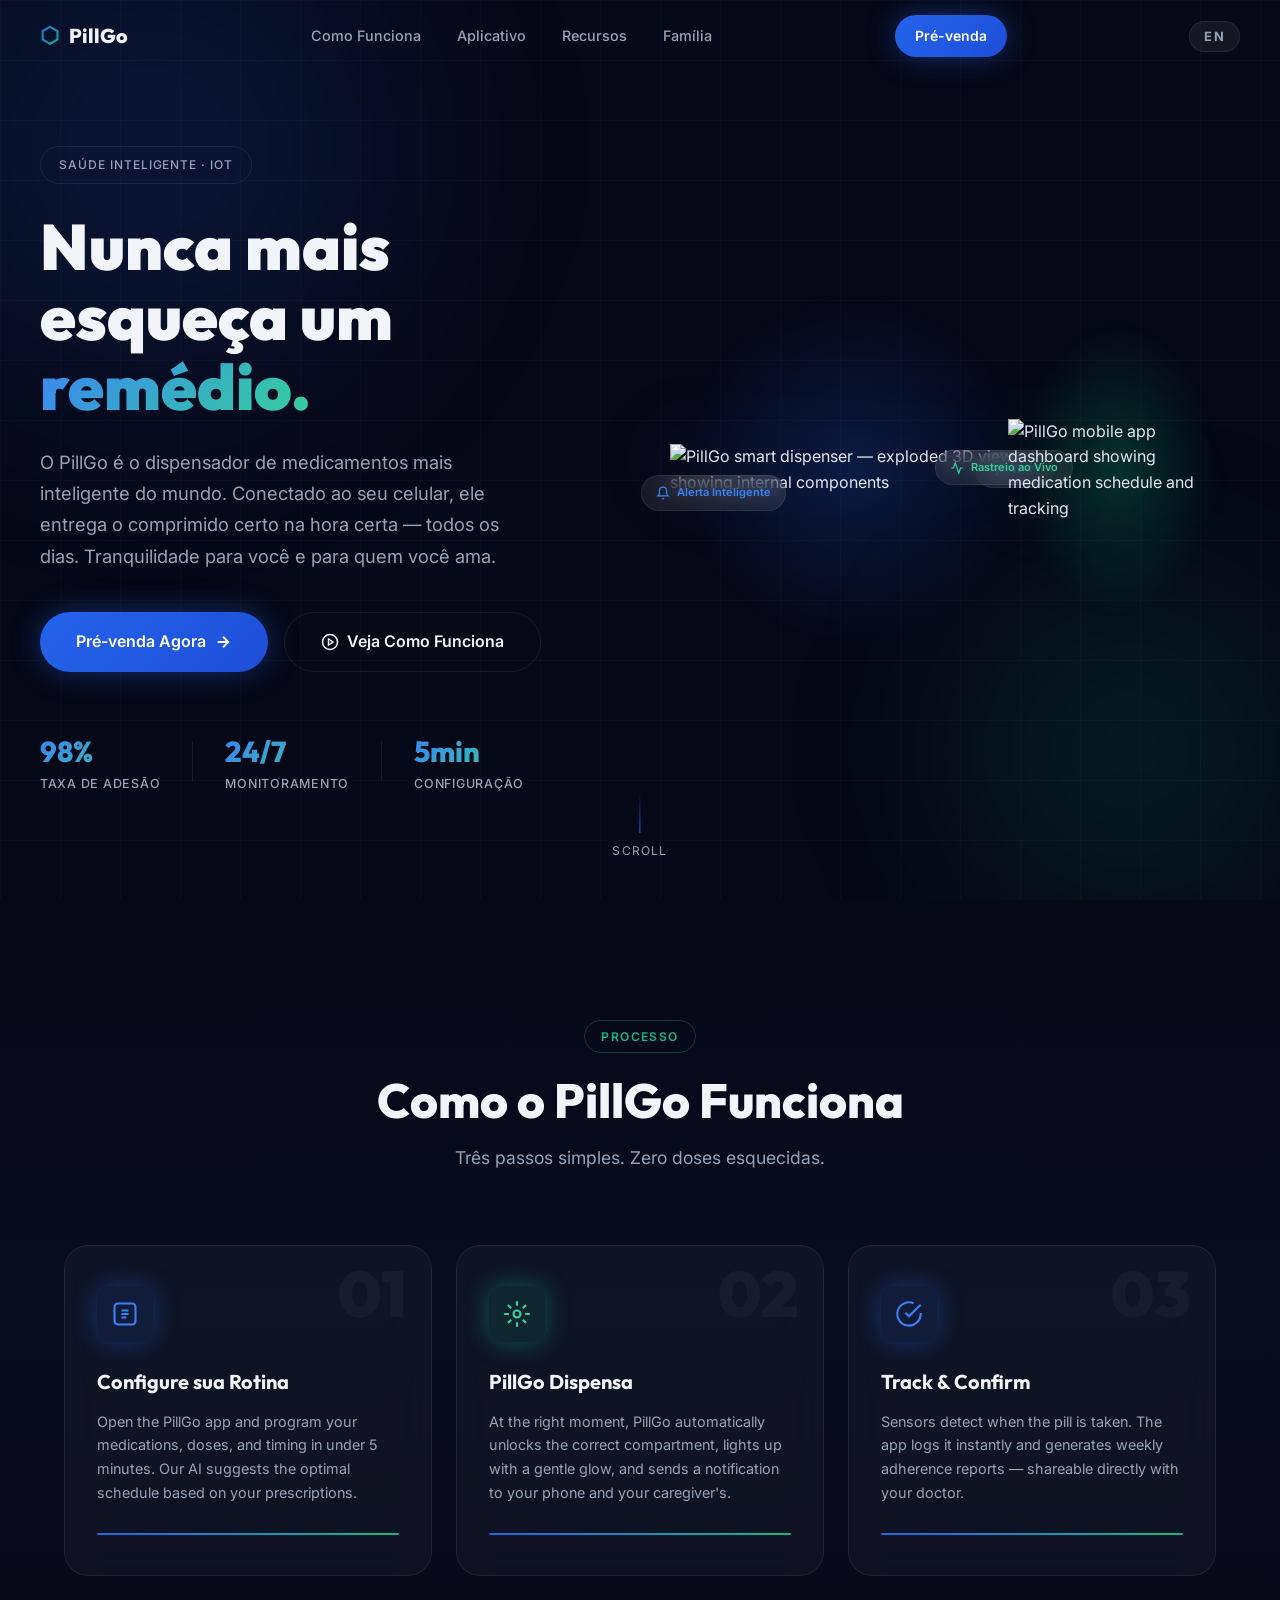
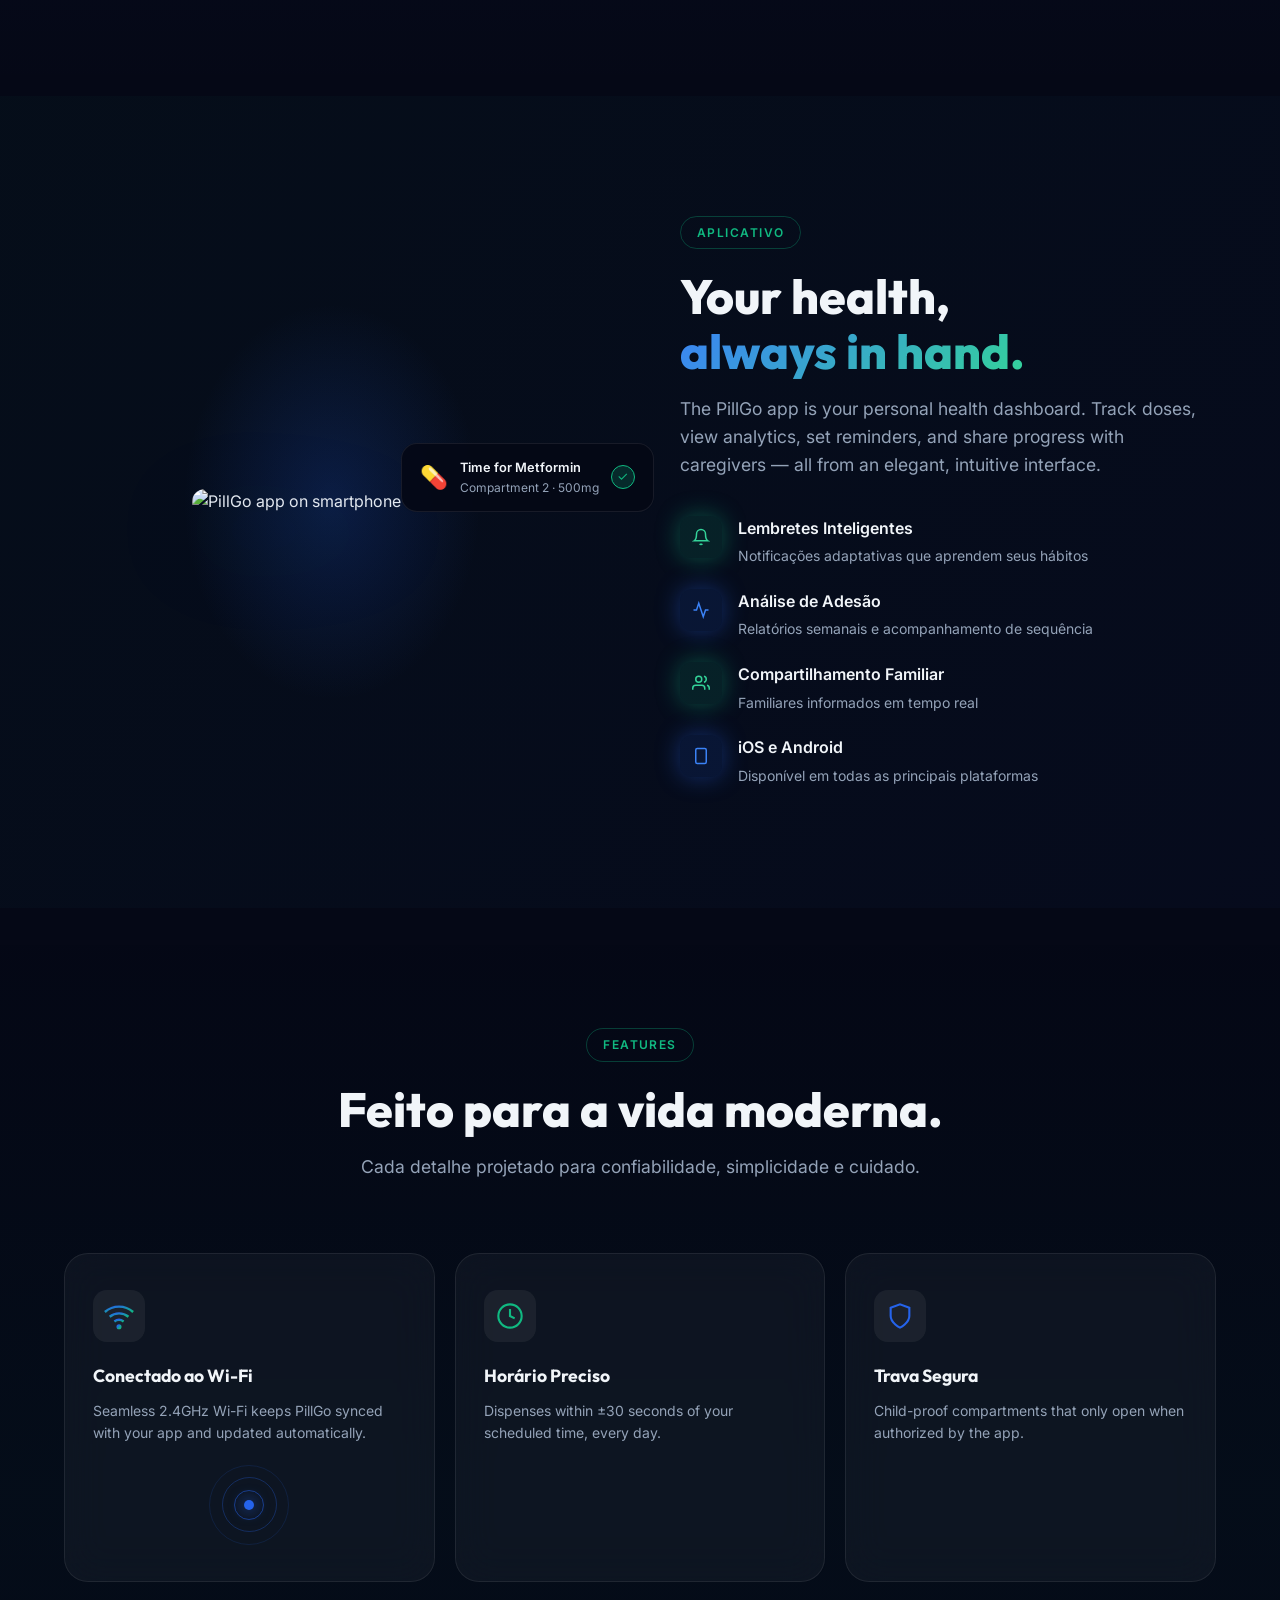
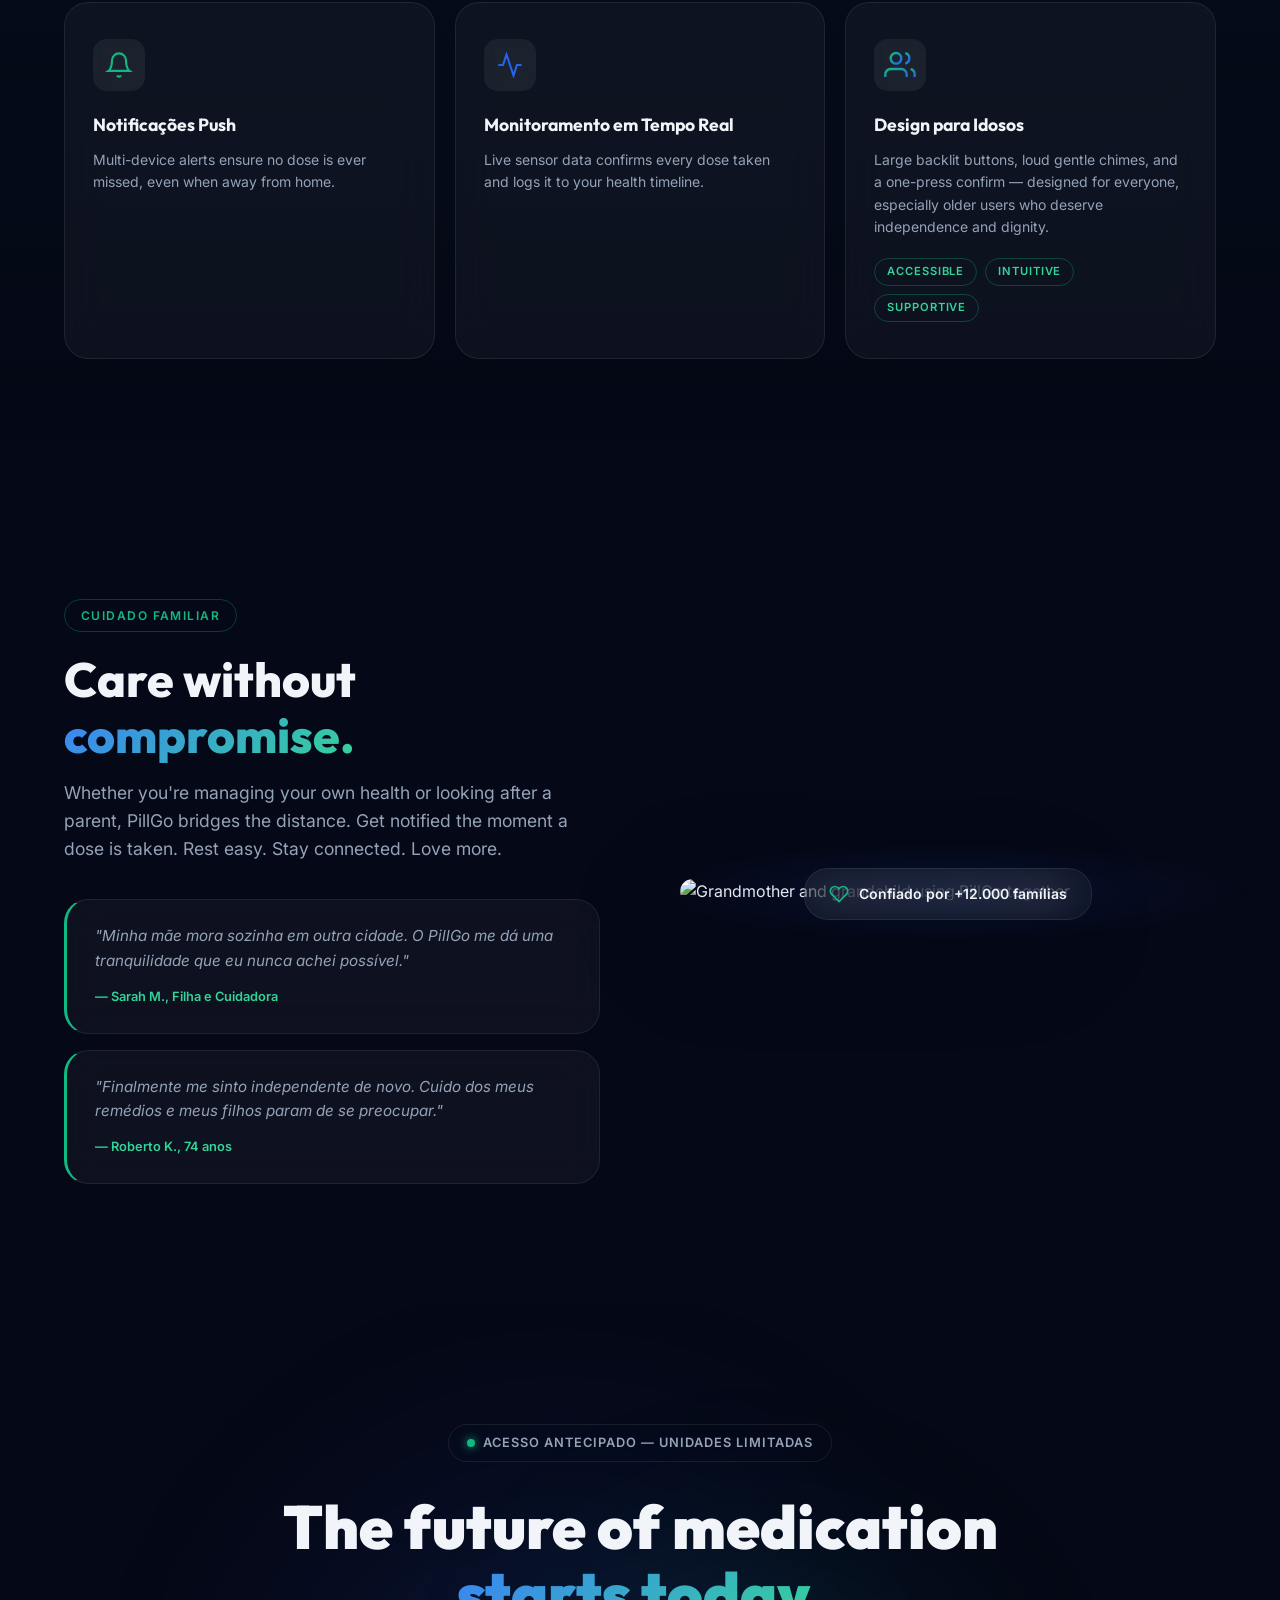
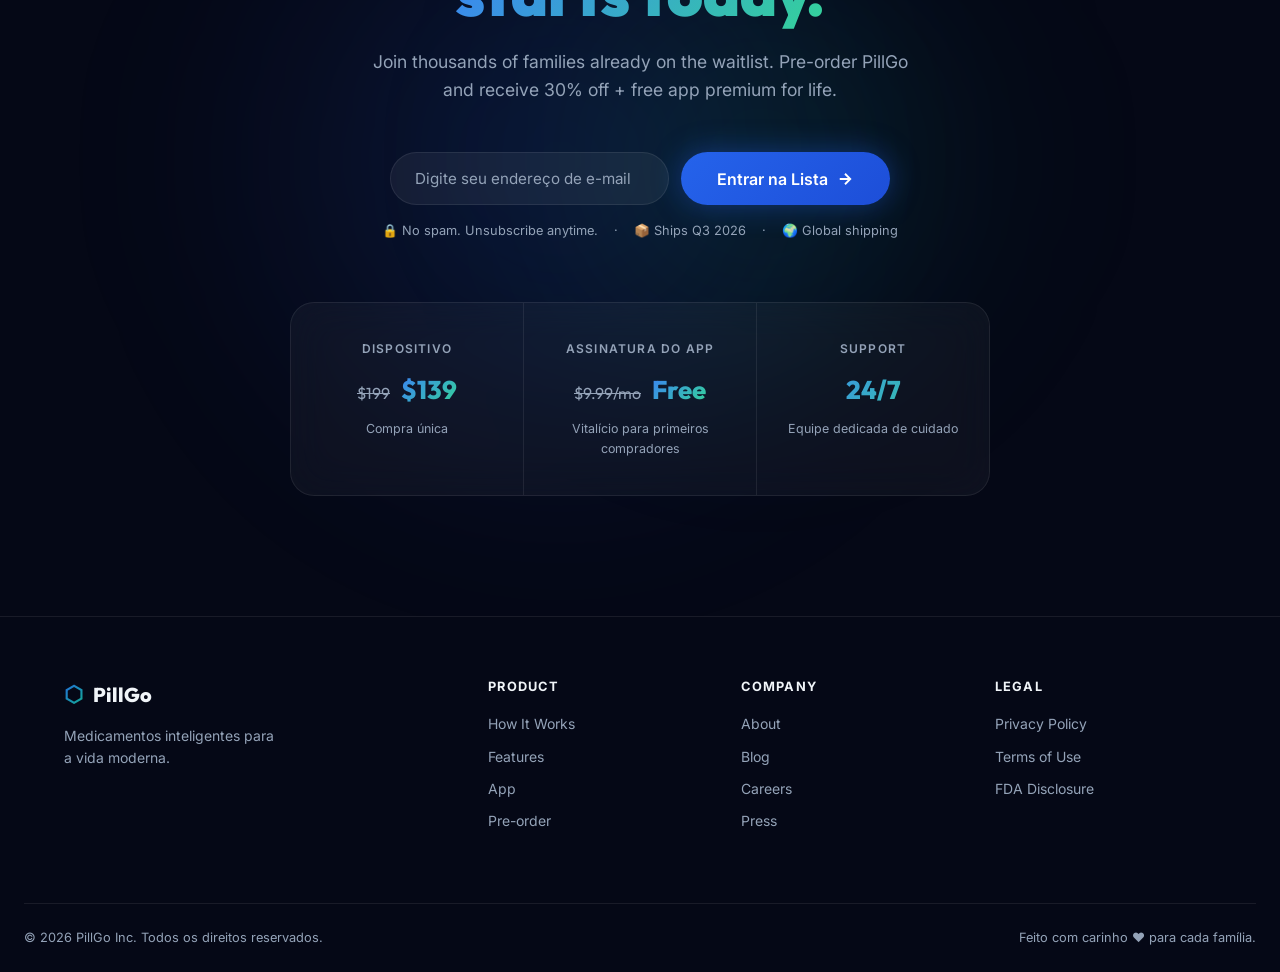
==== index.html @ d27906ac "Add files via upload" ====
<!DOCTYPE html>
<html lang="en">
<head>
  <meta charset="UTF-8" />
  <meta name="viewport" content="width=device-width, initial-scale=1.0" />
  <title>PillGo — Never Forget a Medicine Again</title>
  <meta name="description" content="PillGo is the smart IoT medicine dispenser that connects to your phone. Automated reminders, real-time tracking, and peace of mind for the whole family." />
  <link rel="preconnect" href="https://fonts.googleapis.com" />
  <link rel="preconnect" href="https://fonts.gstatic.com" crossorigin />
  <link href="https://fonts.googleapis.com/css2?family=Inter:wght@300;400;500;600;700;800;900&family=Outfit:wght@300;400;600;700;800;900&display=swap" rel="stylesheet" />
  <link rel="stylesheet" href="style.css" />
</head>
<body>

  <!-- NAV -->
  <nav class="nav" id="nav">
    <div class="nav-inner">
      <a href="#" class="logo" id="logo-link">
        <span class="logo-icon">⬡</span>
        <span class="logo-text">PillGo</span>
      </a>
      <ul class="nav-links" id="nav-links">
        <li><a href="#how-it-works" data-i18n="nav-how">Como Funciona</a></li>
        <li><a href="#app" data-i18n="nav-app">Aplicativo</a></li>
        <li><a href="#features" data-i18n="nav-features">Recursos</a></li>
        <li><a href="#family" data-i18n="nav-family">Família</a></li>
      </ul>
      <a href="#cta" class="btn btn-sm btn-primary" id="nav-cta" data-i18n="nav-cta">Pré-venda</a>
      <button id="lang-toggle" class="btn btn-sm lang-btn" onclick="toggleLang()">EN</button>
      <button class="hamburger" id="hamburger" aria-label="Open menu">
        <span></span><span></span><span></span>
      </button>
    </div>
  </nav>

  <!-- HERO -->
  <section class="hero" id="hero">
    <div class="hero-bg">
      <div class="glow glow-blue"></div>
      <div class="glow glow-green"></div>
      <div class="grid-overlay"></div>
    </div>
    <div class="hero-content">
      <div class="hero-text">
        <div class="badge" id="hero-badge" data-i18n="hero-badge">
          <span class="badge-dot"></span>
          Saúde Inteligente · IoT
        </div>
        <h1 class="hero-headline" id="hero-headline">
          Nunca mais esqueça um<br /><span class="gradient-text">remédio.</span>
        </h1>
        <p class="hero-sub" id="hero-sub" data-i18n="hero-sub">
          O PillGo é o dispensador de medicamentos mais inteligente do mundo. Conectado ao seu celular, ele entrega o comprimido certo na hora certa — todos os dias. Tranquilidade para você e quem você ama.
        </p>
        <div class="hero-actions" id="hero-actions">
          <a href="#cta" class="btn btn-primary btn-lg" id="btn-preorder">
            <span data-i18n="btn-preorder">Pré-venda Agora</span>
            <svg width="18" height="18" viewBox="0 0 24 24" fill="none" stroke="currentColor" stroke-width="2.5"><path d="M5 12h14M12 5l7 7-7 7"/></svg>
          </a>
          <a href="#how-it-works" class="btn btn-ghost btn-lg" id="btn-learn">
            <svg width="18" height="18" viewBox="0 0 24 24" fill="none" stroke="currentColor" stroke-width="2"><circle cx="12" cy="12" r="10"/><polygon points="10,8 16,12 10,16"/></svg>
            <span data-i18n="btn-learn">Veja Como Funciona</span>
          </a>
        </div>
        <div class="hero-stats" id="hero-stats">
          <div class="stat">
            <span class="stat-num">98%</span>
            <span class="stat-label" data-i18n="stat-1-label">Taxa de Adesão</span>
          </div>
          <div class="stat-divider"></div>
          <div class="stat">
            <span class="stat-num">24/7</span>
            <span class="stat-label" data-i18n="stat-2-label">Monitoramento</span>
          </div>
          <div class="stat-divider"></div>
          <div class="stat">
            <span class="stat-num">5min</span>
            <span class="stat-label" data-i18n="stat-3-label">Configuração</span>
          </div>
        </div>
      </div>
      <div class="hero-visuals" id="hero-visuals">
        <div class="device-wrap">
          <div class="device-glow-ring"></div>
          <img src="assets/pillgo_device.png" alt="PillGo smart dispenser — exploded 3D view showing internal components" class="device-img" id="device-img" />
          <div class="floating-chip chip-wifi" id="chip-wifi">
            <svg width="14" height="14" viewBox="0 0 24 24" fill="none" stroke="currentColor" stroke-width="2"><path d="M5 12.55a11 11 0 0 1 14.08 0"/><path d="M1.42 9a16 16 0 0 1 21.16 0"/><path d="M8.53 16.11a6 6 0 0 1 6.95 0"/><circle cx="12" cy="20" r="1"/></svg>
            <span data-i18n="chip-wifi">Wi-Fi</span>
          </div>
          <div class="floating-chip chip-track" id="chip-track">
            <svg width="14" height="14" viewBox="0 0 24 24" fill="none" stroke="currentColor" stroke-width="2"><polyline points="22 12 18 12 15 21 9 3 6 12 2 12"/></svg>
            <span data-i18n="chip-track">Rastreio ao Vivo</span>
          </div>
          <div class="floating-chip chip-notify" id="chip-notify">
            <svg width="14" height="14" viewBox="0 0 24 24" fill="none" stroke="currentColor" stroke-width="2"><path d="M18 8A6 6 0 0 0 6 8c0 7-3 9-3 9h18s-3-2-3-9"/><path d="M13.73 21a2 2 0 0 1-3.46 0"/></svg>
            <span data-i18n="chip-notify">Alerta Inteligente</span>
          </div>
        </div>
        <div class="phone-wrap">
          <div class="phone-glow"></div>
          <img src="assets/pillgo_app.png" alt="PillGo mobile app dashboard showing medication schedule and tracking" class="phone-img" id="phone-img" />
        </div>
      </div>
    </div>
    <div class="scroll-hint" id="scroll-hint">
      <div class="scroll-line"></div>
      <span>Scroll</span>
    </div>
  </section>

  <!-- HOW IT WORKS -->
  <section class="section how-works" id="how-it-works">
    <div class="container">
      <div class="section-header">
        <span class="section-tag" data-i18n="section-tag-hiw">Processo</span>
        <h2 class="section-title" data-i18n="section-title-hiw">Como o PillGo Funciona</h2>
        <p class="section-sub" data-i18n="section-sub-hiw">Três passos simples. Zero doses esquecidas.</p>
      </div>
      <div class="steps-grid" id="steps-grid">
        <div class="step-card glass-card" id="step-1">
          <div class="step-num">01</div>
          <div class="step-icon-wrap blue-glow-sm">
            <svg width="28" height="28" viewBox="0 0 24 24" fill="none" stroke="currentColor" stroke-width="1.8"><rect x="3" y="3" width="18" height="18" rx="3"/><path d="M9 9h6M9 12h6M9 15h4"/></svg>
          </div>
          <h3 class="step-title" data-i18n="step1-title">Configure sua Rotina</h3>
          <p class="step-desc">Open the PillGo app and program your medications, doses, and timing in under 5 minutes. Our AI suggests the optimal schedule based on your prescriptions.</p>
          <div class="step-bar"><div class="step-bar-fill" style="--delay:0s"></div></div>
        </div>
        <div class="step-card glass-card" id="step-2">
          <div class="step-num">02</div>
          <div class="step-icon-wrap green-glow-sm">
            <svg width="28" height="28" viewBox="0 0 24 24" fill="none" stroke="currentColor" stroke-width="1.8"><circle cx="12" cy="12" r="3"/><path d="M12 1v4M12 19v4M4.22 4.22l2.83 2.83M16.95 16.95l2.83 2.83M1 12h4M19 12h4M4.22 19.78l2.83-2.83M16.95 7.05l2.83-2.83"/></svg>
          </div>
          <h3 class="step-title" data-i18n="step2-title">PillGo Dispensa</h3>
          <p class="step-desc">At the right moment, PillGo automatically unlocks the correct compartment, lights up with a gentle glow, and sends a notification to your phone and your caregiver's.</p>
          <div class="step-bar"><div class="step-bar-fill" style="--delay:0.4s"></div></div>
        </div>
        <div class="step-card glass-card" id="step-3">
          <div class="step-num">03</div>
          <div class="step-icon-wrap blue-glow-sm">
            <svg width="28" height="28" viewBox="0 0 24 24" fill="none" stroke="currentColor" stroke-width="1.8"><path d="M22 11.08V12a10 10 0 1 1-5.93-9.14"/><polyline points="22 4 12 14.01 9 11.01"/></svg>
          </div>
          <h3 class="step-title">Track & Confirm</h3>
          <p class="step-desc">Sensors detect when the pill is taken. The app logs it instantly and generates weekly adherence reports — shareable directly with your doctor.</p>
          <div class="step-bar"><div class="step-bar-fill" style="--delay:0.8s"></div></div>
        </div>
      </div>
    </div>
  </section>

  <!-- APP SHOWCASE -->
  <section class="section app-showcase" id="app">
    <div class="container app-inner">
      <div class="app-phone-display">
        <div class="app-glow-behind"></div>
        <img src="assets/pillgo_app.png" alt="PillGo app on smartphone" class="app-phone-img" id="app-phone-img" />
        <div class="app-notification" id="app-notif">
          <div class="notif-icon">💊</div>
          <div>
            <div class="notif-title">Time for Metformin</div>
            <div class="notif-sub">Compartment 2 · 500mg</div>
          </div>
          <div class="notif-check">✓</div>
        </div>
      </div>
      <div class="app-text">
        <span class="section-tag" data-i18n="section-tag-app">Aplicativo</span>
        <h2 class="section-title">Your health,<br /><span class="gradient-text">always in hand.</span></h2>
        <p class="section-sub left">The PillGo app is your personal health dashboard. Track doses, view analytics, set reminders, and share progress with caregivers — all from an elegant, intuitive interface.</p>
        <ul class="app-features-list" id="app-features-list">
          <li class="app-feature" id="af-1">
            <div class="af-icon green-glow-sm">
              <svg width="18" height="18" viewBox="0 0 24 24" fill="none" stroke="currentColor" stroke-width="2"><path d="M18 8A6 6 0 0 0 6 8c0 7-3 9-3 9h18s-3-2-3-9"/><path d="M13.73 21a2 2 0 0 1-3.46 0"/></svg>
            </div>
            <div>
              <strong data-i18n="af1-strong">Lembretes Inteligentes</strong>
              <span data-i18n="af1-span">Notificações adaptativas que aprendem seus hábitos</span>
            </div>
          </li>
          <li class="app-feature" id="af-2">
            <div class="af-icon blue-glow-sm">
              <svg width="18" height="18" viewBox="0 0 24 24" fill="none" stroke="currentColor" stroke-width="2"><polyline points="22 12 18 12 15 21 9 3 6 12 2 12"/></svg>
            </div>
            <div>
              <strong data-i18n="af2-strong">Análise de Adesão</strong>
              <span data-i18n="af2-span">Relatórios semanais e acompanhamento de sequência</span>
            </div>
          </li>
          <li class="app-feature" id="af-3">
            <div class="af-icon green-glow-sm">
              <svg width="18" height="18" viewBox="0 0 24 24" fill="none" stroke="currentColor" stroke-width="2"><path d="M17 21v-2a4 4 0 0 0-4-4H5a4 4 0 0 0-4 4v2"/><circle cx="9" cy="7" r="4"/><path d="M23 21v-2a4 4 0 0 0-3-3.87"/><path d="M16 3.13a4 4 0 0 1 0 7.75"/></svg>
            </div>
            <div>
              <strong data-i18n="af3-strong">Compartilhamento Familiar</strong>
              <span data-i18n="af3-span">Familiares informados em tempo real</span>
            </div>
          </li>
          <li class="app-feature" id="af-4">
            <div class="af-icon blue-glow-sm">
              <svg width="18" height="18" viewBox="0 0 24 24" fill="none" stroke="currentColor" stroke-width="2"><rect x="5" y="2" width="14" height="20" rx="2"/><line x1="12" y1="18" x2="12.01" y2="18"/></svg>
            </div>
            <div>
              <strong data-i18n="af4-strong">iOS e Android</strong>
              <span data-i18n="af4-span">Disponível em todas as plataformas</span>
            </div>
          </li>
        </ul>
      </div>
    </div>
  </section>

  <!-- FEATURES GRID -->
  <section class="section features" id="features">
    <div class="container">
      <div class="section-header">
        <span class="section-tag">Features</span>
        <h2 class="section-title" data-i18n="section-title-feat">Feito para a vida moderna.</h2>
        <p class="section-sub" data-i18n="section-sub-feat">Cada detalhe projetado para confiabilidade, simplicidade e cuidado.</p>
      </div>
      <div class="features-grid" id="features-grid">
        <div class="feat-card glass-card feat-large" id="feat-1">
          <div class="feat-icon-wrap">
            <svg width="32" height="32" viewBox="0 0 24 24" fill="none" stroke="url(#g1)" stroke-width="1.8">
              <defs><linearGradient id="g1" x1="0" y1="0" x2="1" y2="1"><stop offset="0%" stop-color="#2563EB"/><stop offset="100%" stop-color="#10B981"/></linearGradient></defs>
              <path d="M5 12.55a11 11 0 0 1 14.08 0"/><path d="M1.42 9a16 16 0 0 1 21.16 0"/><path d="M8.53 16.11a6 6 0 0 1 6.95 0"/><circle cx="12" cy="20" r="1"/>
            </svg>
          </div>
          <h3 data-i18n="feat1-title">Conectado ao Wi-Fi</h3>
          <p>Seamless 2.4GHz Wi-Fi keeps PillGo synced with your app and updated automatically.</p>
          <div class="feat-visual wifi-visual">
            <div class="wifi-ring r1"></div>
            <div class="wifi-ring r2"></div>
            <div class="wifi-ring r3"></div>
            <div class="wifi-dot"></div>
          </div>
        </div>
        <div class="feat-card glass-card" id="feat-2">
          <div class="feat-icon-wrap">
            <svg width="28" height="28" viewBox="0 0 24 24" fill="none" stroke="#10B981" stroke-width="1.8"><circle cx="12" cy="12" r="10"/><polyline points="12 6 12 12 16 14"/></svg>
          </div>
          <h3 data-i18n="feat2-title">Horário Preciso</h3>
          <p>Dispenses within ±30 seconds of your scheduled time, every day.</p>
        </div>
        <div class="feat-card glass-card" id="feat-3">
          <div class="feat-icon-wrap">
            <svg width="28" height="28" viewBox="0 0 24 24" fill="none" stroke="#2563EB" stroke-width="1.8"><path d="M12 22s8-4 8-10V5l-8-3-8 3v7c0 6 8 10 8 10z"/></svg>
          </div>
          <h3 data-i18n="feat3-title">Trava Segura</h3>
          <p>Child-proof compartments that only open when authorized by the app.</p>
        </div>
        <div class="feat-card glass-card" id="feat-4">
          <div class="feat-icon-wrap">
            <svg width="28" height="28" viewBox="0 0 24 24" fill="none" stroke="#10B981" stroke-width="1.8"><path d="M18 8A6 6 0 0 0 6 8c0 7-3 9-3 9h18s-3-2-3-9"/><path d="M13.73 21a2 2 0 0 1-3.46 0"/></svg>
          </div>
          <h3 data-i18n="feat4-title">Notificações Push</h3>
          <p>Multi-device alerts ensure no dose is ever missed, even when away from home.</p>
        </div>
        <div class="feat-card glass-card" id="feat-5">
          <div class="feat-icon-wrap">
            <svg width="28" height="28" viewBox="0 0 24 24" fill="none" stroke="#2563EB" stroke-width="1.8"><polyline points="22 12 18 12 15 21 9 3 6 12 2 12"/></svg>
          </div>
          <h3 data-i18n="feat5-title">Monitoramento em Tempo Real</h3>
          <p>Live sensor data confirms every dose taken and logs it to your health timeline.</p>
        </div>
        <div class="feat-card glass-card feat-large" id="feat-6">
          <div class="feat-icon-wrap">
            <svg width="32" height="32" viewBox="0 0 24 24" fill="none" stroke="url(#g2)" stroke-width="1.8">
              <defs><linearGradient id="g2" x1="0" y1="0" x2="1" y2="1"><stop offset="0%" stop-color="#10B981"/><stop offset="100%" stop-color="#2563EB"/></linearGradient></defs>
              <path d="M17 21v-2a4 4 0 0 0-4-4H5a4 4 0 0 0-4 4v2"/><circle cx="9" cy="7" r="4"/><path d="M23 21v-2a4 4 0 0 0-3-3.87"/><path d="M16 3.13a4 4 0 0 1 0 7.75"/>
            </svg>
          </div>
          <h3 data-i18n="feat6-title">Design para Idosos</h3>
          <p>Large backlit buttons, loud gentle chimes, and a one-press confirm — designed for everyone, especially older users who deserve independence and dignity.</p>
          <div class="feat-badge-row">
            <span class="feat-badge">Accessible</span>
            <span class="feat-badge">Intuitive</span>
            <span class="feat-badge">Supportive</span>
          </div>
        </div>
      </div>
    </div>
  </section>

  <!-- FAMILY SECTION -->
  <section class="section family" id="family">
    <div class="container family-inner">
      <div class="family-text">
        <span class="section-tag" data-i18n="section-tag-fam">Cuidado Familiar</span>
        <h2 class="section-title">Care without<br /><span class="gradient-text">compromise.</span></h2>
        <p class="section-sub left">Whether you're managing your own health or looking after a parent, PillGo bridges the distance. Get notified the moment a dose is taken. Rest easy. Stay connected. Love more.</p>
        <div class="family-quotes">
          <blockquote class="quote-card glass-card" id="quote-1">
            <p>"Minha mãe mora sozinha em outra cidade. O PillGo me dá uma tranquilidade que eu nunca achei possível."</p>
            <cite>— Sarah M., Filha e Cuidadora</cite>
          </blockquote>
          <blockquote class="quote-card glass-card" id="quote-2">
            <p>"Finalmente me sinto independente de novo. Cuido dos meus remédios e meus filhos param de se preocupar."</p>
            <cite>— Roberto K., 74 anos</cite>
          </blockquote>
        </div>
      </div>
      <div class="family-image-wrap">
        <div class="family-glow"></div>
        <img src="assets/pillgo_family.png" alt="Grandmother and grandchild using PillGo together" class="family-img" id="family-img" />
        <div class="family-badge glass-card" id="family-badge">
          <svg width="20" height="20" viewBox="0 0 24 24" fill="none" stroke="#10B981" stroke-width="2"><path d="M20.84 4.61a5.5 5.5 0 0 0-7.78 0L12 5.67l-1.06-1.06a5.5 5.5 0 0 0-7.78 7.78l1.06 1.06L12 21.23l7.78-7.78 1.06-1.06a5.5 5.5 0 0 0 0-7.78z"/></svg>
          <span>Confiado por +12.000 famílias</span>
        </div>
      </div>
    </div>
  </section>

  <!-- FINAL CTA -->
  <section class="section cta-section" id="cta">
    <div class="cta-bg">
      <div class="glow glow-blue glow-center"></div>
      <div class="glow glow-green glow-center-g"></div>
    </div>
    <div class="container cta-inner">
      <div class="cta-badge">
        <span class="badge-dot pulse-green"></span>
        Acesso Antecipado — Unidades Limitadas
      </div>
      <h2 class="cta-title">The future of medication<br /><span class="gradient-text">starts today.</span></h2>
      <p class="cta-sub">Join thousands of families already on the waitlist. Pre-order PillGo and receive 30% off + free app premium for life.</p>
      <div class="cta-form" id="cta-form">
        <input type="email" id="email-input" data-i18n="cta-email-placeholder" placeholder="Digite seu endereço de e-mail" class="cta-email-input" />
        <button type="button" class="btn btn-primary btn-lg" id="btn-waitlist" onclick="handleWaitlist()">
          <span data-i18n="btn-waitlist">Entrar na Lista</span>
          <svg width="18" height="18" viewBox="0 0 24 24" fill="none" stroke="currentColor" stroke-width="2.5"><path d="M5 12h14M12 5l7 7-7 7"/></svg>
        </button>
      </div>
      <p id="cta-success" class="cta-success hidden">🎉 Você está na lista! Em breve entraremos em contato.</p>
      <div class="cta-trust">
        <span>🔒 No spam. Unsubscribe anytime.</span>
        <span>·</span>
        <span>📦 Ships Q3 2026</span>
        <span>·</span>
        <span>🌍 Global shipping</span>
      </div>
      <div class="cta-pricing glass-card" id="cta-pricing">
        <div class="price-col">
          <div class="price-label" data-i18n="price-label-1">Dispositivo</div>
          <div class="price-value"><s class="price-old">$199</s> <span class="price-new">$139</span></div>
          <div class="price-note" data-i18n="price-note-1">Compra única</div>
        </div>
        <div class="price-divider"></div>
        <div class="price-col">
          <div class="price-label" data-i18n="price-label-2">Assinatura do App</div>
          <div class="price-value"><s class="price-old">$9.99/mo</s> <span class="price-new green-text">Free</span></div>
          <div class="price-note" data-i18n="price-note-2">Vitalício para primeiros compradores</div>
        </div>
        <div class="price-divider"></div>
        <div class="price-col">
          <div class="price-label">Support</div>
          <div class="price-value price-new">24/7</div>
          <div class="price-note" data-i18n="price-note-3">Equipe dedicada de cuidado</div>
        </div>
      </div>
    </div>
  </section>

  <!-- FOOTER -->
  <footer class="footer" id="footer">
    <div class="container footer-inner">
      <div class="footer-brand">
        <a href="#" class="logo">
          <span class="logo-icon">⬡</span>
          <span class="logo-text">PillGo</span>
        </a>
        <p data-i18n="footer-tagline">Medicamentos inteligentes para a vida moderna.</p>
      </div>
      <div class="footer-links">
        <div class="footer-col">
          <h4>Product</h4>
          <a href="#how-it-works">How It Works</a>
          <a href="#features">Features</a>
          <a href="#app">App</a>
          <a href="#cta">Pre-order</a>
        </div>
        <div class="footer-col">
          <h4>Company</h4>
          <a href="#">About</a>
          <a href="#">Blog</a>
          <a href="#">Careers</a>
          <a href="#">Press</a>
        </div>
        <div class="footer-col">
          <h4>Legal</h4>
          <a href="#">Privacy Policy</a>
          <a href="#">Terms of Use</a>
          <a href="#">FDA Disclosure</a>
        </div>
      </div>
    </div>
    <div class="footer-bottom">
      <span>© 2026 PillGo Inc. Todos os direitos reservados.</span>
      <span data-i18n="footer-made">Feito com carinho ❤️ para cada família.</span>
    </div>
  </footer>

  <script src="main.js"></script>
</body>
</html>
---- style.css ----
/* ===== RESET & BASE ===== */
*,*::before,*::after{box-sizing:border-box;margin:0;padding:0}
html{scroll-behavior:smooth;font-size:16px}
body{background:#050816;color:#e2e8f0;font-family:'Inter',sans-serif;line-height:1.6;overflow-x:hidden}
img{max-width:100%;display:block}
a{text-decoration:none;color:inherit}
ul{list-style:none}

/* ===== TOKENS ===== */
:root{
  --blue:#2563EB;--blue-light:#3b82f6;--blue-glow:rgba(37,99,235,0.35);
  --green:#10B981;--green-light:#34d399;--green-glow:rgba(16,185,129,0.3);
  --bg:#050816;--surface:rgba(255,255,255,0.04);--border:rgba(255,255,255,0.08);
  --text-primary:#f1f5f9;--text-muted:#94a3b8;
  --radius:16px;--radius-lg:24px;
  --shadow-blue:0 0 60px rgba(37,99,235,0.2);
  --shadow-green:0 0 60px rgba(16,185,129,0.15);
}

/* ===== UTILITIES ===== */
.container{max-width:1200px;margin:0 auto;padding:0 24px}
.gradient-text{background:linear-gradient(135deg,var(--blue-light),var(--green-light));-webkit-background-clip:text;-webkit-text-fill-color:transparent;background-clip:text}
.green-text{color:var(--green)}

.glass-card{
  background:rgba(255,255,255,0.04);
  border:1px solid var(--border);
  border-radius:var(--radius-lg);
  backdrop-filter:blur(20px);
  -webkit-backdrop-filter:blur(20px);
}
.section{padding:120px 0;position:relative}
.section-header{text-align:center;margin-bottom:72px}
.section-tag{display:inline-block;font-size:12px;font-weight:600;letter-spacing:0.12em;text-transform:uppercase;color:var(--green);border:1px solid rgba(16,185,129,0.3);border-radius:100px;padding:6px 16px;margin-bottom:20px}
.section-title{font-family:'Outfit',sans-serif;font-size:clamp(2rem,4vw,3rem);font-weight:800;color:var(--text-primary);line-height:1.15;margin-bottom:16px}
.section-sub{font-size:1.1rem;color:var(--text-muted);max-width:560px;margin:0 auto}
.section-sub.left{margin:0;max-width:520px}
.hidden{display:none!important}

/* ===== GLOWS ===== */
.glow{position:absolute;border-radius:50%;filter:blur(80px);pointer-events:none;z-index:0}
.glow-blue{width:700px;height:700px;background:radial-gradient(circle,rgba(37,99,235,0.2) 0%,transparent 70%);top:-200px;left:-200px}
.glow-green{width:500px;height:500px;background:radial-gradient(circle,rgba(16,185,129,0.15) 0%,transparent 70%);bottom:-100px;right:-100px}
.glow-center{width:800px;height:800px;background:radial-gradient(circle,rgba(37,99,235,0.18) 0%,transparent 70%);top:50%;left:50%;transform:translate(-60%,-50%)}
.glow-center-g{width:600px;height:600px;background:radial-gradient(circle,rgba(16,185,129,0.12) 0%,transparent 70%);top:50%;left:50%;transform:translate(-30%,-50%)}
.blue-glow-sm{box-shadow:0 0 24px rgba(37,99,235,0.4)}
.green-glow-sm{box-shadow:0 0 24px rgba(16,185,129,0.4)}
.grid-overlay{position:absolute;inset:0;background-image:linear-gradient(rgba(255,255,255,0.02) 1px,transparent 1px),linear-gradient(90deg,rgba(255,255,255,0.02) 1px,transparent 1px);background-size:60px 60px;pointer-events:none}

/* ===== BUTTONS ===== */
.btn{display:inline-flex;align-items:center;gap:8px;font-family:'Inter',sans-serif;font-weight:600;border-radius:100px;border:none;cursor:pointer;transition:all .25s ease}
.btn-primary{background:linear-gradient(135deg,var(--blue),#1d4ed8);color:#fff;padding:14px 28px;box-shadow:0 0 30px rgba(37,99,235,0.4)}
.btn-primary:hover{transform:translateY(-2px);box-shadow:0 0 50px rgba(37,99,235,0.6)}
.btn-ghost{background:transparent;color:var(--text-primary);border:1px solid var(--border);padding:14px 28px}
.btn-ghost:hover{background:var(--surface);border-color:rgba(255,255,255,0.2)}
.btn-sm{padding:10px 20px;font-size:.875rem}
.btn-lg{padding:16px 36px;font-size:1rem}

/* ===== BADGE ===== */
.badge{display:inline-flex;align-items:center;gap:8px;font-size:12px;font-weight:500;letter-spacing:0.08em;text-transform:uppercase;color:var(--text-muted);border:1px solid var(--border);border-radius:100px;padding:8px 18px;margin-bottom:28px}
.badge-dot{width:8px;height:8px;border-radius:50%;background:var(--green);box-shadow:0 0 10px var(--green);animation:pulse 2s infinite}
.pulse-green{animation:pulse 2s infinite}
@keyframes pulse{0%,100%{opacity:1;transform:scale(1)}50%{opacity:.6;transform:scale(1.3)}}

/* ===== NAV ===== */
.nav{position:fixed;top:0;left:0;right:0;z-index:100;padding:0 24px;transition:all .3s ease}
.nav.scrolled{background:rgba(5,8,22,0.8);backdrop-filter:blur(20px);border-bottom:1px solid var(--border)}
.nav-inner{max-width:1200px;margin:0 auto;height:72px;display:flex;align-items:center;justify-content:space-between;gap:40px}
.logo{display:flex;align-items:center;gap:10px;font-family:'Outfit',sans-serif;font-weight:800;font-size:1.25rem;color:var(--text-primary)}
.logo-icon{font-size:1.4rem;background:linear-gradient(135deg,var(--blue),var(--green));-webkit-background-clip:text;-webkit-text-fill-color:transparent;background-clip:text}
.nav-links{display:flex;align-items:center;gap:36px}
.nav-links a{font-size:.9rem;font-weight:500;color:var(--text-muted);transition:color .2s}
.nav-links a:hover{color:var(--text-primary)}
.hamburger{display:none;flex-direction:column;gap:5px;background:none;border:none;cursor:pointer;padding:4px}
.hamburger span{display:block;width:22px;height:2px;background:var(--text-primary);border-radius:2px;transition:.3s}
.lang-btn{background:rgba(255,255,255,0.06);border:1px solid var(--border);color:var(--text-muted);font-size:.8rem;font-weight:700;letter-spacing:.1em;padding:7px 14px;border-radius:100px;cursor:pointer;transition:all .2s;font-family:'Inter',sans-serif}
.lang-btn:hover{background:rgba(255,255,255,0.1);color:var(--text-primary);border-color:rgba(255,255,255,0.2)}
.nav-links.mobile-open{display:flex!important;flex-direction:column;position:absolute;top:72px;right:24px;background:rgba(5,8,22,0.95);border:1px solid var(--border);border-radius:16px;padding:16px 24px;backdrop-filter:blur(20px);gap:16px;z-index:200}

/* ===== HERO ===== */
.hero{min-height:100vh;display:flex;flex-direction:column;justify-content:center;position:relative;overflow:hidden;padding:100px 24px 60px}
.hero-bg{position:absolute;inset:0;z-index:0}
.hero-content{position:relative;z-index:1;max-width:1200px;margin:0 auto;width:100%;display:grid;grid-template-columns:1fr 1fr;gap:60px;align-items:center}
.hero-headline{font-family:'Outfit',sans-serif;font-size:clamp(2.8rem,5vw,4.5rem);font-weight:900;line-height:1.1;color:var(--text-primary);margin-bottom:24px}
.hero-sub{font-size:1.15rem;color:var(--text-muted);max-width:480px;margin-bottom:40px;line-height:1.7}
.hero-actions{display:flex;gap:16px;flex-wrap:wrap;margin-bottom:56px}
.hero-stats{display:flex;align-items:center;gap:32px}
.stat{display:flex;flex-direction:column}
.stat-num{font-family:'Outfit',sans-serif;font-size:1.8rem;font-weight:800;background:linear-gradient(135deg,var(--blue-light),var(--green-light));-webkit-background-clip:text;-webkit-text-fill-color:transparent;background-clip:text}
.stat-label{font-size:.78rem;font-weight:500;color:var(--text-muted);letter-spacing:.06em;text-transform:uppercase}
.stat-divider{width:1px;height:40px;background:var(--border)}

/* ===== DEVICE VISUALS ===== */
.hero-visuals{position:relative;display:flex;align-items:center;justify-content:center}
.device-wrap{position:relative;flex:1.2}
.device-glow-ring{position:absolute;top:50%;left:50%;transform:translate(-50%,-50%);width:380px;height:380px;border-radius:50%;background:radial-gradient(circle,rgba(37,99,235,0.2) 0%,transparent 65%);animation:breathe 4s ease-in-out infinite}
@keyframes breathe{0%,100%{transform:translate(-50%,-50%) scale(1);opacity:.7}50%{transform:translate(-50%,-50%) scale(1.12);opacity:1}}
.device-img{width:100%;max-width:380px;margin:0 auto;animation:float 6s ease-in-out infinite;filter:drop-shadow(0 0 40px rgba(37,99,235,0.4))}
@keyframes float{0%,100%{transform:translateY(0)}50%{transform:translateY(-16px)}}
.floating-chip{position:absolute;display:flex;align-items:center;gap:7px;font-size:11px;font-weight:600;color:var(--text-primary);background:rgba(255,255,255,0.08);border:1px solid var(--border);border-radius:100px;padding:8px 14px;backdrop-filter:blur(12px);white-space:nowrap}
.chip-wifi{top:15%;right:-5%;animation:chipfloat 4s ease-in-out infinite;color:var(--blue-light)}
.chip-track{bottom:20%;right:-10%;animation:chipfloat 5s ease-in-out infinite 1s;color:var(--green-light)}
.chip-notify{top:60%;left:-8%;animation:chipfloat 4.5s ease-in-out infinite .5s;color:var(--blue-light)}
@keyframes chipfloat{0%,100%{transform:translateY(0)}50%{transform:translateY(-8px)}}
.phone-wrap{position:relative;flex:.8;margin-left:-40px}
.phone-glow{position:absolute;top:50%;left:50%;transform:translate(-50%,-50%);width:200px;height:300px;background:radial-gradient(ellipse,rgba(16,185,129,0.2) 0%,transparent 70%);pointer-events:none}
.phone-img{width:100%;max-width:220px;margin:0 auto;animation:float 6s ease-in-out infinite .8s;filter:drop-shadow(0 0 30px rgba(16,185,129,0.3))}

.scroll-hint{position:absolute;bottom:40px;left:50%;transform:translateX(-50%);display:flex;flex-direction:column;align-items:center;gap:8px;color:var(--text-muted);font-size:.75rem;letter-spacing:.1em;text-transform:uppercase;animation:fadeup 2s ease-in-out infinite}
.scroll-line{width:1px;height:40px;background:linear-gradient(to bottom,transparent,var(--blue))}
@keyframes fadeup{0%,100%{opacity:.3;transform:translateX(-50%) translateY(0)}50%{opacity:1;transform:translateX(-50%) translateY(8px)}}

/* ===== HOW IT WORKS ===== */
.how-works{background:linear-gradient(180deg,transparent,rgba(37,99,235,0.04),transparent)}
.steps-grid{display:grid;grid-template-columns:repeat(3,1fr);gap:24px}
.step-card{padding:40px 32px;position:relative;overflow:hidden;transition:transform .3s,box-shadow .3s}
.step-card:hover{transform:translateY(-6px);box-shadow:0 20px 60px rgba(37,99,235,0.15)}
.step-num{font-family:'Outfit',sans-serif;font-size:4rem;font-weight:900;color:rgba(255,255,255,0.04);position:absolute;top:16px;right:24px;line-height:1}
.step-icon-wrap{width:56px;height:56px;border-radius:14px;display:flex;align-items:center;justify-content:center;color:var(--blue-light);background:rgba(37,99,235,0.1);margin-bottom:24px}
.step-icon-wrap.green-glow-sm{color:var(--green-light);background:rgba(16,185,129,0.1)}
.step-title{font-family:'Outfit',sans-serif;font-size:1.25rem;font-weight:700;color:var(--text-primary);margin-bottom:12px}
.step-desc{font-size:.9rem;color:var(--text-muted);line-height:1.65}
.step-bar{height:2px;background:var(--border);border-radius:2px;margin-top:28px;overflow:hidden}
.step-bar-fill{height:100%;width:0%;background:linear-gradient(90deg,var(--blue),var(--green));border-radius:2px;transition:width 1.5s ease var(--delay)}
.step-card.animate .step-bar-fill{width:100%}

/* ===== APP SHOWCASE ===== */
.app-showcase{background:linear-gradient(135deg,rgba(16,185,129,0.03),rgba(37,99,235,0.03))}
.app-inner{display:grid;grid-template-columns:1fr 1fr;gap:80px;align-items:center}
.app-phone-display{position:relative;display:flex;justify-content:center}
.app-glow-behind{position:absolute;top:50%;left:50%;transform:translate(-50%,-50%);width:300px;height:400px;background:radial-gradient(ellipse,rgba(37,99,235,0.2) 0%,transparent 70%);pointer-events:none}
.app-phone-img{width:100%;max-width:280px;border-radius:28px;filter:drop-shadow(0 30px 60px rgba(37,99,235,0.3));animation:float 6s ease-in-out infinite}
.app-notification{position:absolute;bottom:10%;right:-10%;display:flex;align-items:center;gap:12px;background:rgba(5,8,22,0.9);border:1px solid var(--border);border-radius:16px;padding:14px 18px;backdrop-filter:blur(20px);font-size:.8rem;min-width:240px;animation:slideup .8s ease 1s both}
@keyframes slideup{from{opacity:0;transform:translateY(20px)}to{opacity:1;transform:translateY(0)}}
.notif-icon{font-size:1.4rem}
.notif-title{font-weight:600;color:var(--text-primary)}
.notif-sub{color:var(--text-muted);font-size:.75rem}
.notif-check{margin-left:auto;width:24px;height:24px;border-radius:50%;background:rgba(16,185,129,0.2);border:1px solid var(--green);display:flex;align-items:center;justify-content:center;color:var(--green);font-size:.8rem}
.app-features-list{display:flex;flex-direction:column;gap:20px;margin-top:36px}
.app-feature{display:flex;align-items:flex-start;gap:16px}
.af-icon{width:42px;height:42px;border-radius:12px;display:flex;align-items:center;justify-content:center;flex-shrink:0}
.af-icon.blue-glow-sm{background:rgba(37,99,235,0.12);color:var(--blue-light)}
.af-icon.green-glow-sm{background:rgba(16,185,129,0.12);color:var(--green-light)}
.app-feature strong{display:block;font-weight:600;color:var(--text-primary);margin-bottom:2px}
.app-feature span{font-size:.875rem;color:var(--text-muted)}

/* ===== FEATURES GRID ===== */
.features{background:linear-gradient(180deg,transparent,rgba(16,185,129,0.03),transparent)}
.features-grid{display:grid;grid-template-columns:repeat(3,1fr);grid-template-rows:auto auto;gap:20px}
.feat-card{padding:36px 28px;transition:transform .3s,box-shadow .3s;position:relative;overflow:hidden}
.feat-card:hover{transform:translateY(-4px);box-shadow:0 16px 50px rgba(37,99,235,0.12)}
.feat-card.feat-large{grid-column:span 1}
.feat-card:nth-child(1){grid-column:1/2}
.feat-card:nth-child(6){grid-column:3/4}
.feat-icon-wrap{width:52px;height:52px;border-radius:14px;background:rgba(255,255,255,0.06);display:flex;align-items:center;justify-content:center;margin-bottom:20px}
.feat-card h3{font-family:'Outfit',sans-serif;font-size:1.1rem;font-weight:700;color:var(--text-primary);margin-bottom:10px}
.feat-card p{font-size:.875rem;color:var(--text-muted);line-height:1.6}
.feat-badge-row{display:flex;gap:8px;flex-wrap:wrap;margin-top:20px}
.feat-badge{font-size:.7rem;font-weight:600;letter-spacing:.08em;text-transform:uppercase;color:var(--green-light);border:1px solid rgba(16,185,129,0.3);border-radius:100px;padding:4px 12px}
.wifi-visual{position:relative;height:80px;display:flex;align-items:center;justify-content:center;margin-top:20px}
.wifi-ring{position:absolute;border-radius:50%;border:1px solid;animation:wifiping 2s ease-out infinite}
.wifi-dot{width:10px;height:10px;border-radius:50%;background:var(--blue);box-shadow:0 0 15px var(--blue)}
.r1{width:30px;height:30px;border-color:rgba(37,99,235,0.5);animation-delay:0s}
.r2{width:55px;height:55px;border-color:rgba(37,99,235,0.3);animation-delay:.4s}
.r3{width:80px;height:80px;border-color:rgba(37,99,235,0.15);animation-delay:.8s}
@keyframes wifiping{0%{transform:scale(.8);opacity:1}100%{transform:scale(1.2);opacity:0}}

/* ===== FAMILY ===== */
.family-inner{display:grid;grid-template-columns:1fr 1fr;gap:80px;align-items:center}
.family-quotes{display:flex;flex-direction:column;gap:16px;margin-top:36px}
.quote-card{padding:24px 28px;border-left:3px solid var(--green)}
.quote-card p{font-size:.95rem;color:var(--text-muted);font-style:italic;margin-bottom:10px}
.quote-card cite{font-size:.8rem;color:var(--green-light);font-style:normal;font-weight:600}
.family-image-wrap{position:relative}
.family-glow{position:absolute;inset:-40px;background:radial-gradient(ellipse at center,rgba(37,99,235,0.12) 0%,transparent 70%);pointer-events:none}
.family-img{width:100%;border-radius:24px;filter:drop-shadow(0 30px 60px rgba(0,0,0,0.5))}
.family-badge{position:absolute;bottom:-16px;left:50%;transform:translateX(-50%);display:flex;align-items:center;gap:10px;padding:14px 24px;white-space:nowrap;font-size:.875rem;font-weight:600;color:var(--text-primary)}

/* ===== CTA ===== */
.cta-section{position:relative;overflow:hidden;text-align:center}
.cta-inner{position:relative;z-index:1}
.cta-badge{display:inline-flex;align-items:center;gap:8px;font-size:.8rem;font-weight:600;letter-spacing:.08em;text-transform:uppercase;color:var(--text-muted);border:1px solid var(--border);border-radius:100px;padding:8px 18px;margin-bottom:32px}
.cta-title{font-family:'Outfit',sans-serif;font-size:clamp(2.2rem,5vw,3.8rem);font-weight:900;line-height:1.1;color:var(--text-primary);margin-bottom:20px}
.cta-sub{font-size:1.1rem;color:var(--text-muted);max-width:560px;margin:0 auto 48px}
.cta-form{display:flex;gap:12px;max-width:500px;margin:0 auto 16px;flex-wrap:wrap;justify-content:center}
.cta-email-input{flex:1;min-width:240px;background:rgba(255,255,255,0.06);border:1px solid var(--border);border-radius:100px;padding:16px 24px;color:var(--text-primary);font-size:.95rem;font-family:'Inter',sans-serif;outline:none;transition:border .2s}
.cta-email-input::placeholder{color:var(--text-muted)}
.cta-email-input:focus{border-color:rgba(37,99,235,0.6)}
.cta-success{color:var(--green-light);font-weight:600;margin-top:8px;font-size:.95rem}
.cta-trust{display:flex;gap:16px;justify-content:center;align-items:center;flex-wrap:wrap;color:var(--text-muted);font-size:.8rem;margin-bottom:60px}
.cta-pricing{display:grid;grid-template-columns:1fr 1px 1fr 1px 1fr;max-width:700px;margin:0 auto;padding:0}
.price-col{padding:36px 28px;text-align:center}
.price-label{font-size:.75rem;font-weight:600;text-transform:uppercase;letter-spacing:.1em;color:var(--text-muted);margin-bottom:12px}
.price-value{font-family:'Outfit',sans-serif;font-size:1.6rem;font-weight:800;color:var(--text-primary);margin-bottom:8px}
.price-old{color:var(--text-muted);font-size:1rem;font-weight:400;margin-right:6px}
.price-new{background:linear-gradient(135deg,var(--blue-light),var(--green-light));-webkit-background-clip:text;-webkit-text-fill-color:transparent;background-clip:text}
.price-note{font-size:.78rem;color:var(--text-muted)}
.price-divider{background:var(--border);width:1px}

/* ===== FOOTER ===== */
.footer{border-top:1px solid var(--border);padding:60px 24px 0}
.footer-inner{display:grid;grid-template-columns:1fr 2fr;gap:60px;padding-bottom:60px}
.footer-brand p{color:var(--text-muted);font-size:.875rem;margin-top:12px;max-width:220px}
.footer-links{display:grid;grid-template-columns:repeat(3,1fr);gap:32px}
.footer-col h4{font-size:.8rem;font-weight:700;text-transform:uppercase;letter-spacing:.1em;color:var(--text-primary);margin-bottom:16px}
.footer-col a{display:block;font-size:.875rem;color:var(--text-muted);margin-bottom:10px;transition:color .2s}
.footer-col a:hover{color:var(--text-primary)}
.footer-bottom{border-top:1px solid var(--border);padding:24px 0;display:flex;justify-content:space-between;align-items:center;font-size:.8rem;color:var(--text-muted);flex-wrap:wrap;gap:8px}

/* ===== SCROLL ANIMATIONS ===== */
.reveal{opacity:0;transform:translateY(30px);transition:opacity .7s ease,transform .7s ease}
.reveal.visible{opacity:1;transform:translateY(0)}

/* ===== RESPONSIVE ===== */
@media(max-width:1024px){
  .hero-content{grid-template-columns:1fr;text-align:center}
  .hero-sub,.hero-actions,.hero-stats{margin-left:auto;margin-right:auto;justify-content:center}
  .hero-visuals{margin-top:40px}
  .steps-grid{grid-template-columns:1fr}
  .app-inner{grid-template-columns:1fr}
  .app-phone-display{order:-1}
  .features-grid{grid-template-columns:repeat(2,1fr)}
  .feat-card:nth-child(1),.feat-card:nth-child(6){grid-column:auto}
  .family-inner{grid-template-columns:1fr}
  .family-image-wrap{order:-1}
  .cta-pricing{grid-template-columns:1fr;gap:0}
  .price-divider{width:100%;height:1px}
  .footer-inner{grid-template-columns:1fr}
  .footer-links{grid-template-columns:repeat(2,1fr)}
}
@media(max-width:640px){
  .section{padding:80px 0}
  .hero{padding:100px 20px 60px}
  .hero-headline{font-size:2.4rem}
  .steps-grid{grid-template-columns:1fr}
  .features-grid{grid-template-columns:1fr}
  .nav-links{display:none}
  .hamburger{display:flex}
  .hero-stats{flex-direction:column;gap:16px;align-items:center}
  .stat-divider{width:40px;height:1px}
  .cta-form{flex-direction:column}
  .cta-email-input{min-width:auto;width:100%}
  .footer-links{grid-template-columns:1fr}
}
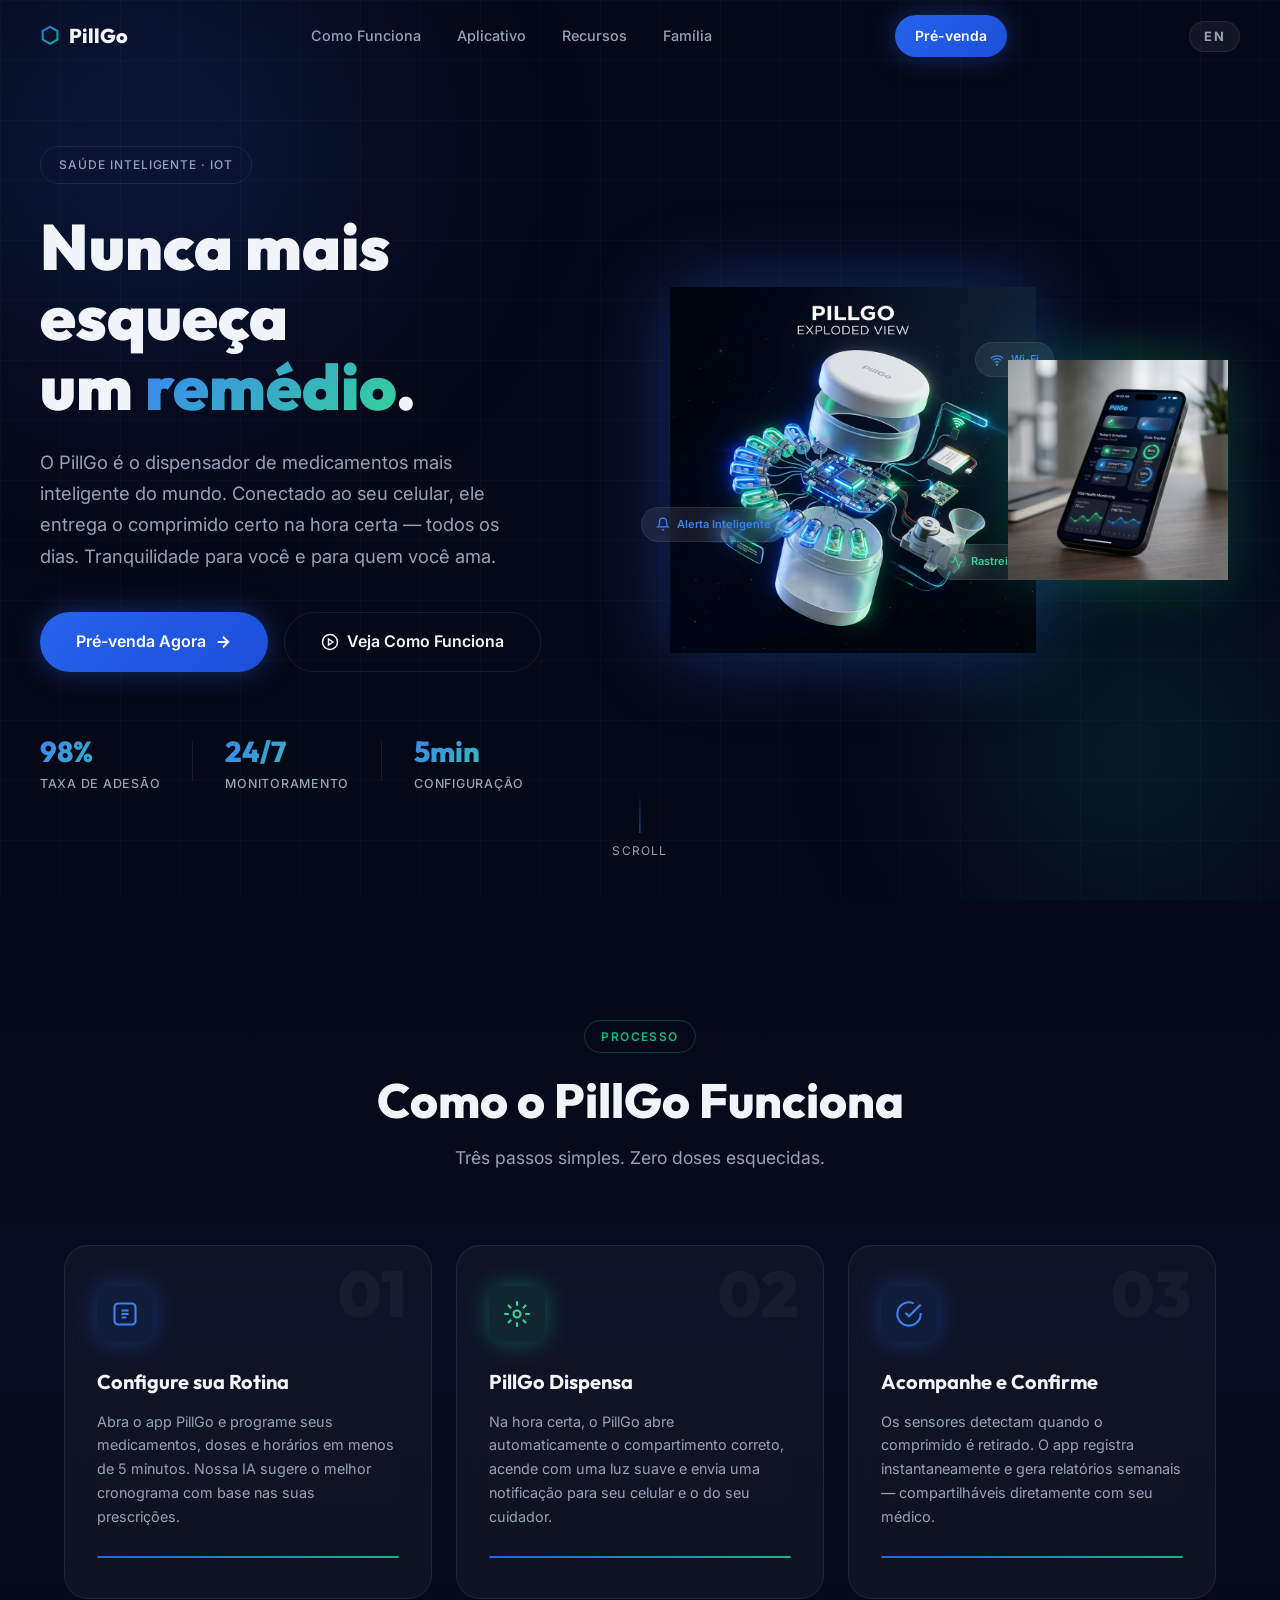
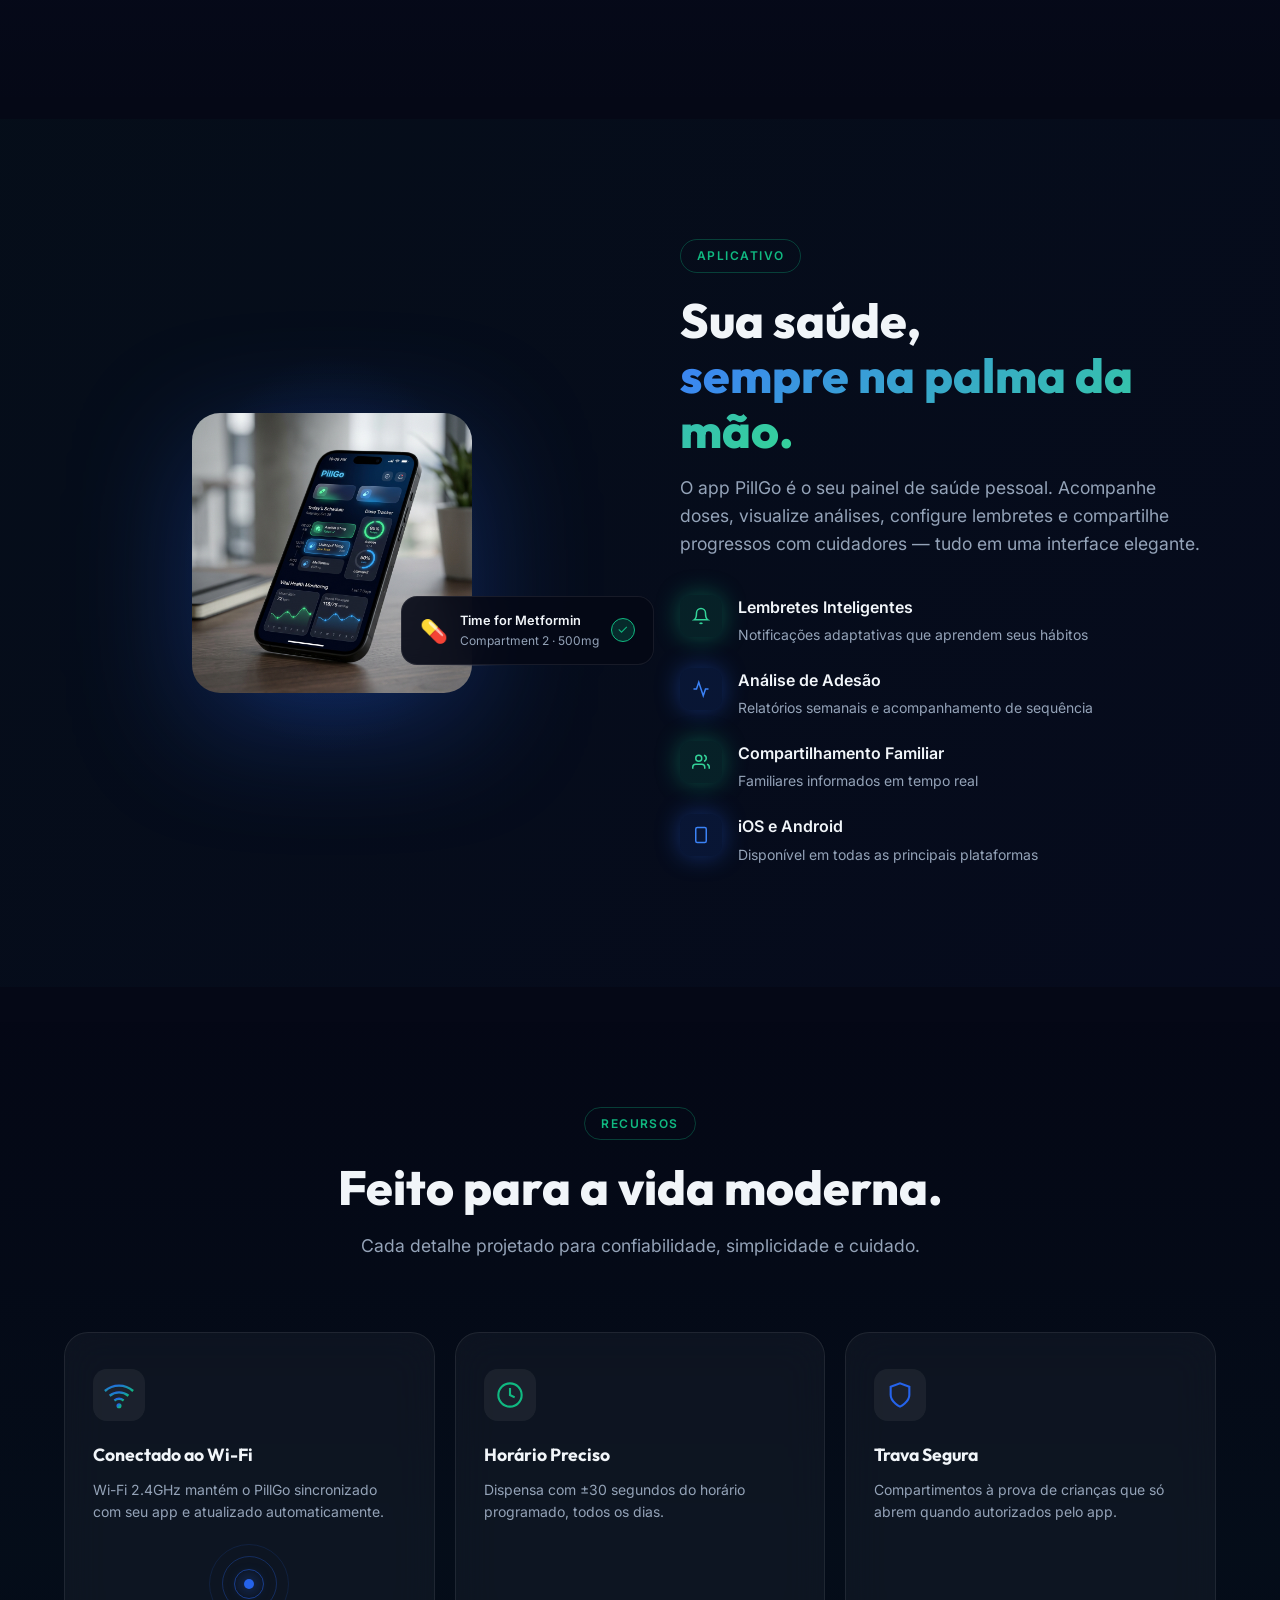
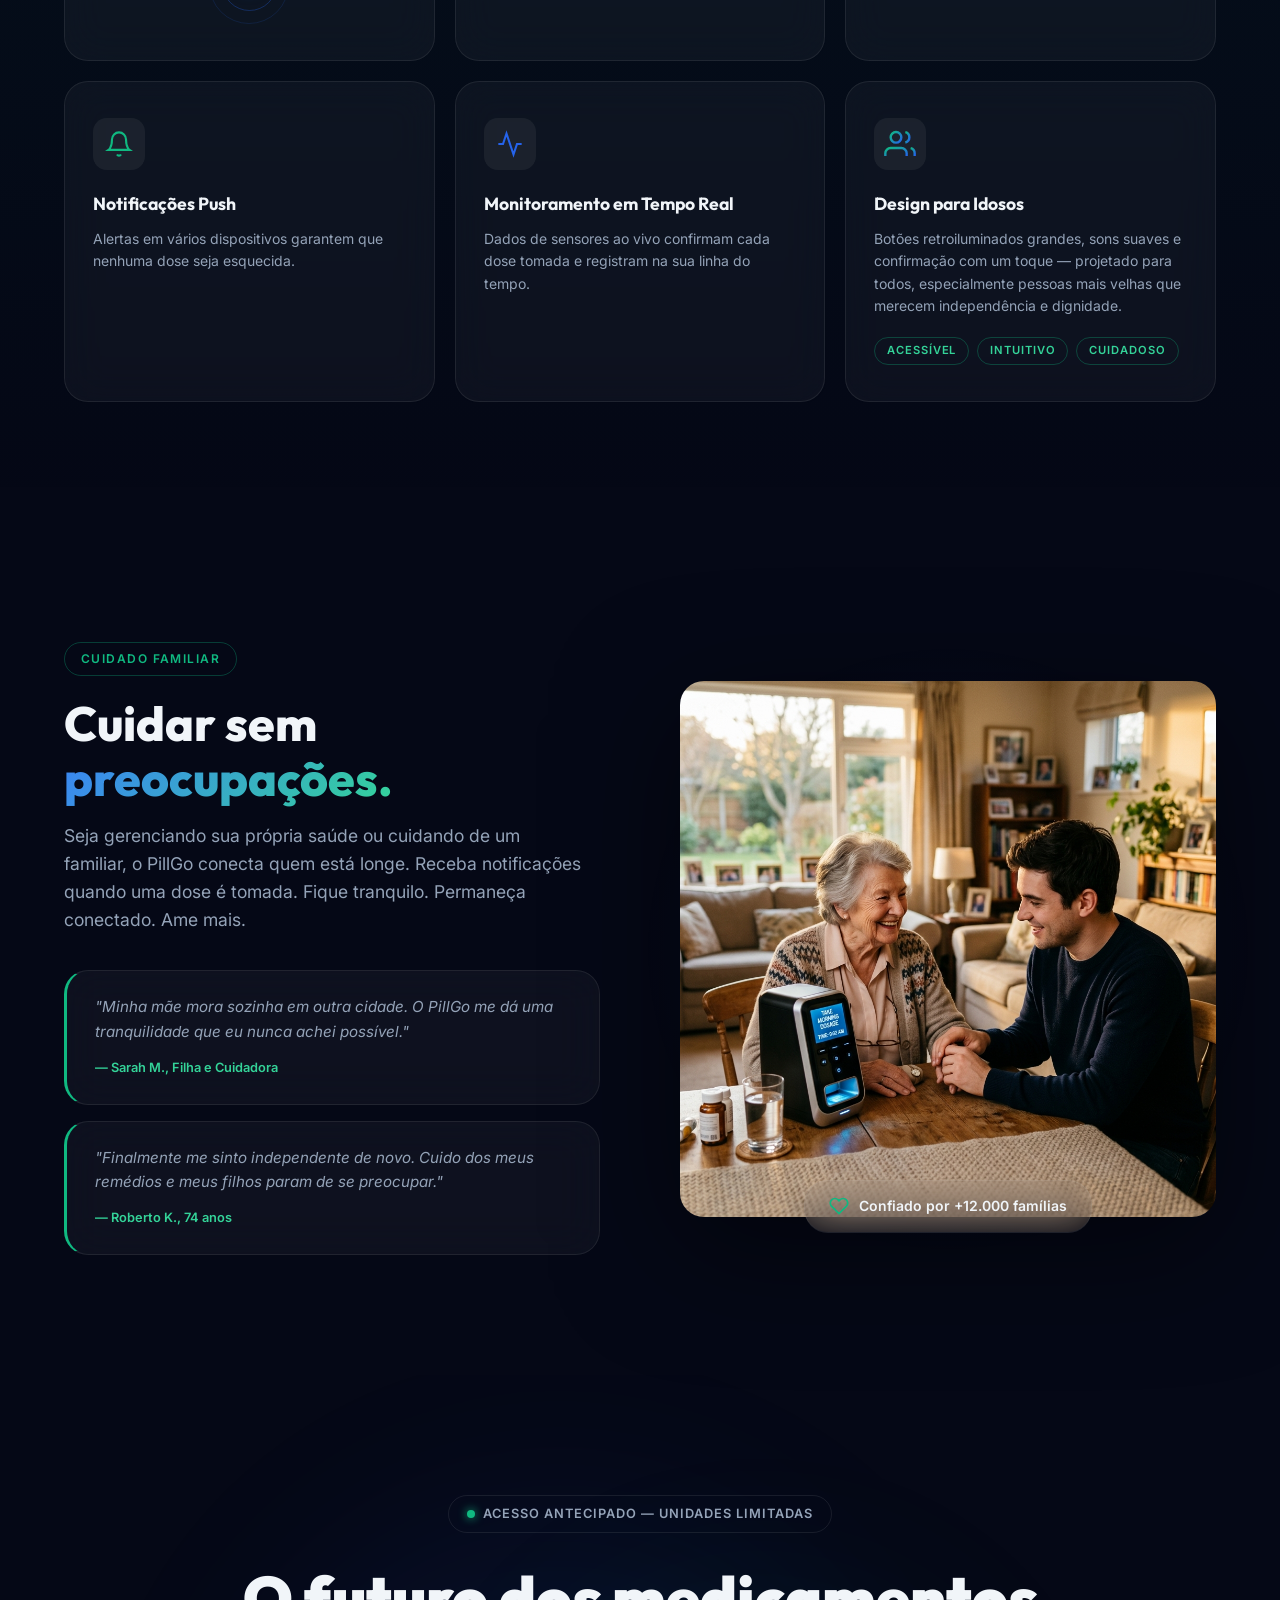
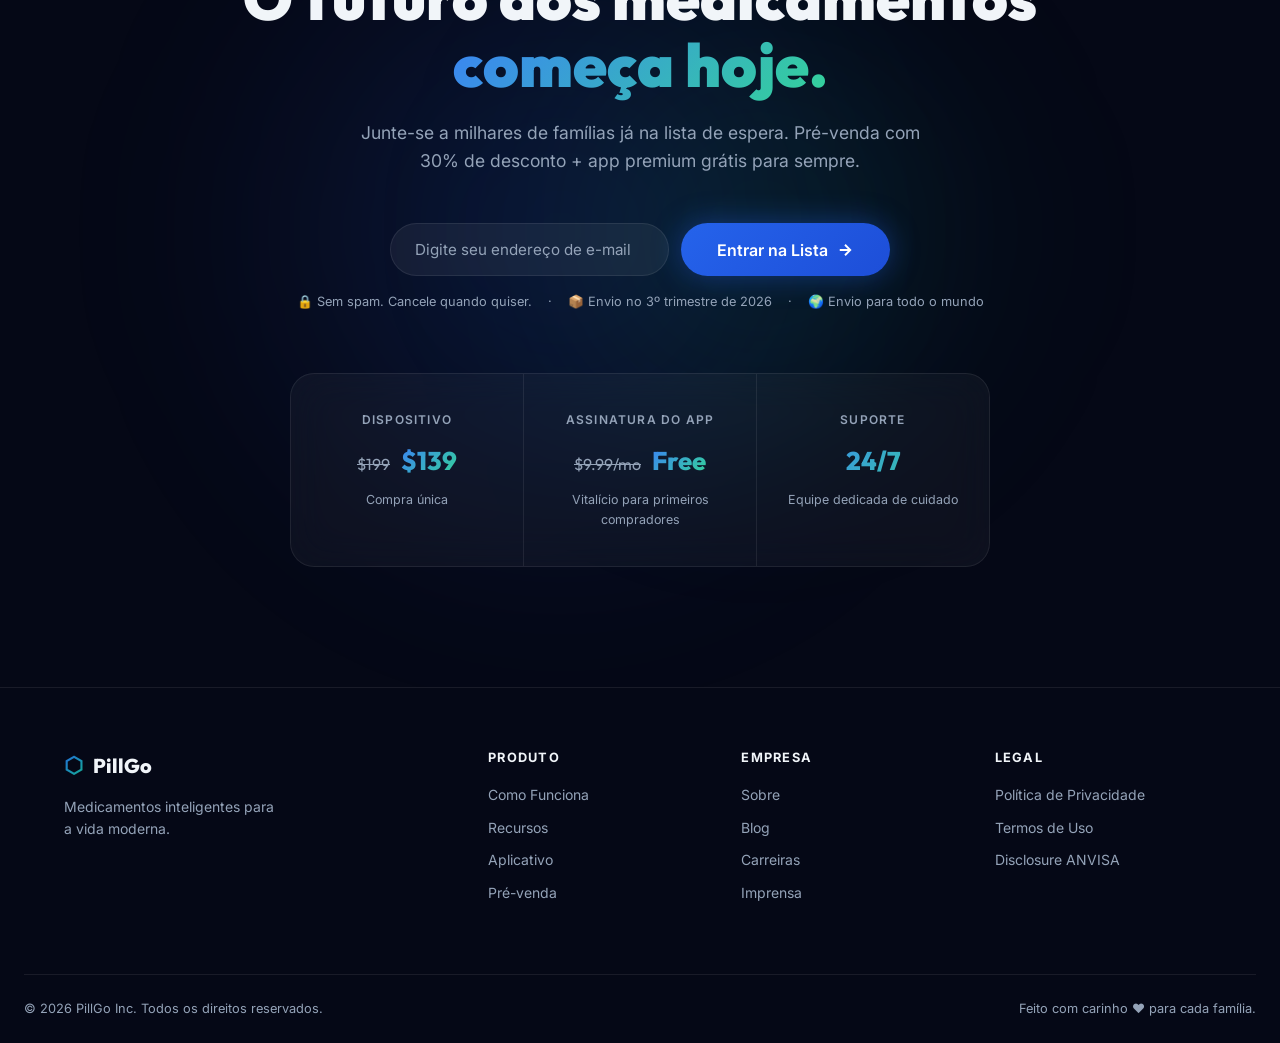
==== commit cab532b4: "Add files via upload" ====
--- a/index.html
+++ b/index.html
@@ -46,7 +46,7 @@
           <span class="badge-dot"></span>
           Saúde Inteligente · IoT
         </div>
-        <h1 class="hero-headline" id="hero-headline">
+        <h1 class="hero-headline" id="hero-headline" data-i18n="hero-headline">
           Nunca mais esqueça um<br /><span class="gradient-text">remédio.</span>
         </h1>
         <p class="hero-sub" id="hero-sub" data-i18n="hero-sub">
@@ -123,7 +123,7 @@
             <svg width="28" height="28" viewBox="0 0 24 24" fill="none" stroke="currentColor" stroke-width="1.8"><rect x="3" y="3" width="18" height="18" rx="3"/><path d="M9 9h6M9 12h6M9 15h4"/></svg>
           </div>
           <h3 class="step-title" data-i18n="step1-title">Configure sua Rotina</h3>
-          <p class="step-desc">Open the PillGo app and program your medications, doses, and timing in under 5 minutes. Our AI suggests the optimal schedule based on your prescriptions.</p>
+          <p class="step-desc" data-i18n="step1-desc">Abra o app PillGo e programe seus medicamentos, doses e horários em menos de 5 minutos. Nossa IA sugere o melhor cronograma com base nas suas prescrições.</p>
           <div class="step-bar"><div class="step-bar-fill" style="--delay:0s"></div></div>
         </div>
         <div class="step-card glass-card" id="step-2">
@@ -132,7 +132,7 @@
             <svg width="28" height="28" viewBox="0 0 24 24" fill="none" stroke="currentColor" stroke-width="1.8"><circle cx="12" cy="12" r="3"/><path d="M12 1v4M12 19v4M4.22 4.22l2.83 2.83M16.95 16.95l2.83 2.83M1 12h4M19 12h4M4.22 19.78l2.83-2.83M16.95 7.05l2.83-2.83"/></svg>
           </div>
           <h3 class="step-title" data-i18n="step2-title">PillGo Dispensa</h3>
-          <p class="step-desc">At the right moment, PillGo automatically unlocks the correct compartment, lights up with a gentle glow, and sends a notification to your phone and your caregiver's.</p>
+          <p class="step-desc" data-i18n="step2-desc">Na hora certa, o PillGo abre automaticamente o compartimento correto, acende com uma luz suave e envia uma notificação para seu celular e o do seu cuidador.</p>
           <div class="step-bar"><div class="step-bar-fill" style="--delay:0.4s"></div></div>
         </div>
         <div class="step-card glass-card" id="step-3">
@@ -140,8 +140,8 @@
           <div class="step-icon-wrap blue-glow-sm">
             <svg width="28" height="28" viewBox="0 0 24 24" fill="none" stroke="currentColor" stroke-width="1.8"><path d="M22 11.08V12a10 10 0 1 1-5.93-9.14"/><polyline points="22 4 12 14.01 9 11.01"/></svg>
           </div>
-          <h3 class="step-title">Track & Confirm</h3>
-          <p class="step-desc">Sensors detect when the pill is taken. The app logs it instantly and generates weekly adherence reports — shareable directly with your doctor.</p>
+          <h3 class="step-title" data-i18n="step3-title">Acompanhe e Confirme</h3>
+          <p class="step-desc" data-i18n="step3-desc">Os sensores detectam quando o comprimido é retirado. O app registra instantaneamente e gera relatórios semanais de adesão — compartilháveis diretamente com seu médico.</p>
           <div class="step-bar"><div class="step-bar-fill" style="--delay:0.8s"></div></div>
         </div>
       </div>
@@ -165,8 +165,8 @@
       </div>
       <div class="app-text">
         <span class="section-tag" data-i18n="section-tag-app">Aplicativo</span>
-        <h2 class="section-title">Your health,<br /><span class="gradient-text">always in hand.</span></h2>
-        <p class="section-sub left">The PillGo app is your personal health dashboard. Track doses, view analytics, set reminders, and share progress with caregivers — all from an elegant, intuitive interface.</p>
+        <h2 class="section-title" data-i18n="section-title-app">Sua saúde,<br /><span class="gradient-text">sempre na palma da mão.</span></h2>
+        <p class="section-sub left" data-i18n="section-sub-app">O app PillGo é o seu painel de saúde pessoal. Acompanhe doses, visualize análises, configure lembretes e compartilhe progressos com cuidadores — tudo em uma interface elegante.</p>
         <ul class="app-features-list" id="app-features-list">
           <li class="app-feature" id="af-1">
             <div class="af-icon green-glow-sm">
@@ -213,7 +213,7 @@
   <section class="section features" id="features">
     <div class="container">
       <div class="section-header">
-        <span class="section-tag">Features</span>
+        <span class="section-tag" data-i18n="section-tag-feat">Recursos</span>
         <h2 class="section-title" data-i18n="section-title-feat">Feito para a vida moderna.</h2>
         <p class="section-sub" data-i18n="section-sub-feat">Cada detalhe projetado para confiabilidade, simplicidade e cuidado.</p>
       </div>
@@ -226,7 +226,7 @@
             </svg>
           </div>
           <h3 data-i18n="feat1-title">Conectado ao Wi-Fi</h3>
-          <p>Seamless 2.4GHz Wi-Fi keeps PillGo synced with your app and updated automatically.</p>
+          <p data-i18n="feat1-desc">Wi-Fi 2.4GHz mantém o PillGo sincronizado com seu app e atualizado automaticamente.</p>
           <div class="feat-visual wifi-visual">
             <div class="wifi-ring r1"></div>
             <div class="wifi-ring r2"></div>
@@ -239,28 +239,28 @@
             <svg width="28" height="28" viewBox="0 0 24 24" fill="none" stroke="#10B981" stroke-width="1.8"><circle cx="12" cy="12" r="10"/><polyline points="12 6 12 12 16 14"/></svg>
           </div>
           <h3 data-i18n="feat2-title">Horário Preciso</h3>
-          <p>Dispenses within ±30 seconds of your scheduled time, every day.</p>
+          <p data-i18n="feat2-desc">Dispensa com ±30 segundos do horário programado, todos os dias.</p>
         </div>
         <div class="feat-card glass-card" id="feat-3">
           <div class="feat-icon-wrap">
             <svg width="28" height="28" viewBox="0 0 24 24" fill="none" stroke="#2563EB" stroke-width="1.8"><path d="M12 22s8-4 8-10V5l-8-3-8 3v7c0 6 8 10 8 10z"/></svg>
           </div>
           <h3 data-i18n="feat3-title">Trava Segura</h3>
-          <p>Child-proof compartments that only open when authorized by the app.</p>
+          <p data-i18n="feat3-desc">Compartimentos à prova de crianças que só abrem quando autorizados pelo app.</p>
         </div>
         <div class="feat-card glass-card" id="feat-4">
           <div class="feat-icon-wrap">
             <svg width="28" height="28" viewBox="0 0 24 24" fill="none" stroke="#10B981" stroke-width="1.8"><path d="M18 8A6 6 0 0 0 6 8c0 7-3 9-3 9h18s-3-2-3-9"/><path d="M13.73 21a2 2 0 0 1-3.46 0"/></svg>
           </div>
           <h3 data-i18n="feat4-title">Notificações Push</h3>
-          <p>Multi-device alerts ensure no dose is ever missed, even when away from home.</p>
+          <p data-i18n="feat4-desc">Alertas em vários dispositivos garantem que nenhuma dose seja esquecida, mesmo longe de casa.</p>
         </div>
         <div class="feat-card glass-card" id="feat-5">
           <div class="feat-icon-wrap">
             <svg width="28" height="28" viewBox="0 0 24 24" fill="none" stroke="#2563EB" stroke-width="1.8"><polyline points="22 12 18 12 15 21 9 3 6 12 2 12"/></svg>
           </div>
           <h3 data-i18n="feat5-title">Monitoramento em Tempo Real</h3>
-          <p>Live sensor data confirms every dose taken and logs it to your health timeline.</p>
+          <p data-i18n="feat5-desc">Dados de sensores ao vivo confirmam cada dose tomada e registram na sua linha do tempo de saúde.</p>
         </div>
         <div class="feat-card glass-card feat-large" id="feat-6">
           <div class="feat-icon-wrap">
@@ -270,11 +270,11 @@
             </svg>
           </div>
           <h3 data-i18n="feat6-title">Design para Idosos</h3>
-          <p>Large backlit buttons, loud gentle chimes, and a one-press confirm — designed for everyone, especially older users who deserve independence and dignity.</p>
+          <p data-i18n="feat6-desc">Botões retroiluminados grandes, sons suaves e confirmação com um toque — projetado para todos, especialmente pessoas mais velhas que merecem independência e dignidade.</p>
           <div class="feat-badge-row">
-            <span class="feat-badge">Accessible</span>
-            <span class="feat-badge">Intuitive</span>
-            <span class="feat-badge">Supportive</span>
+            <span class="feat-badge" data-i18n="feat-badge1">Acessível</span>
+            <span class="feat-badge" data-i18n="feat-badge2">Intuitivo</span>
+            <span class="feat-badge" data-i18n="feat-badge3">Cuidadoso</span>
           </div>
         </div>
       </div>
@@ -286,8 +286,8 @@
     <div class="container family-inner">
       <div class="family-text">
         <span class="section-tag" data-i18n="section-tag-fam">Cuidado Familiar</span>
-        <h2 class="section-title">Care without<br /><span class="gradient-text">compromise.</span></h2>
-        <p class="section-sub left">Whether you're managing your own health or looking after a parent, PillGo bridges the distance. Get notified the moment a dose is taken. Rest easy. Stay connected. Love more.</p>
+        <h2 class="section-title" data-i18n="section-title-fam">Cuidar sem<br /><span class="gradient-text">preocupações.</span></h2>
+        <p class="section-sub left" data-i18n="section-sub-fam">Seja gerenciando sua própria saúde ou cuidando de um familiar, o PillGo conecta quem está longe. Receba notificações quando uma dose é tomada. Fique tranquilo. Permaneça conectado. Ame mais.</p>
         <div class="family-quotes">
           <blockquote class="quote-card glass-card" id="quote-1">
             <p>"Minha mãe mora sozinha em outra cidade. O PillGo me dá uma tranquilidade que eu nunca achei possível."</p>
@@ -317,12 +317,12 @@
       <div class="glow glow-green glow-center-g"></div>
     </div>
     <div class="container cta-inner">
-      <div class="cta-badge">
+      <div class="cta-badge" data-i18n="cta-badge">
         <span class="badge-dot pulse-green"></span>
         Acesso Antecipado — Unidades Limitadas
       </div>
-      <h2 class="cta-title">The future of medication<br /><span class="gradient-text">starts today.</span></h2>
-      <p class="cta-sub">Join thousands of families already on the waitlist. Pre-order PillGo and receive 30% off + free app premium for life.</p>
+      <h2 class="cta-title" data-i18n="cta-title">O futuro dos medicamentos<br /><span class="gradient-text">começa hoje.</span></h2>
+      <p class="cta-sub" data-i18n="cta-sub">Junte-se a milhares de famílias já na lista de espera. Pré-venda com 30% de desconto + app premium grátis para sempre.</p>
       <div class="cta-form" id="cta-form">
         <input type="email" id="email-input" data-i18n="cta-email-placeholder" placeholder="Digite seu endereço de e-mail" class="cta-email-input" />
         <button type="button" class="btn btn-primary btn-lg" id="btn-waitlist" onclick="handleWaitlist()">
@@ -332,11 +332,11 @@
       </div>
       <p id="cta-success" class="cta-success hidden">🎉 Você está na lista! Em breve entraremos em contato.</p>
       <div class="cta-trust">
-        <span>🔒 No spam. Unsubscribe anytime.</span>
+        <span data-i18n="cta-trust-1">🔒 Sem spam. Cancele quando quiser.</span>
         <span>·</span>
-        <span>📦 Ships Q3 2026</span>
+        <span data-i18n="cta-trust-2">📦 Envio no 3º trimestre de 2026</span>
         <span>·</span>
-        <span>🌍 Global shipping</span>
+        <span data-i18n="cta-trust-3">🌍 Envio para todo o mundo</span>
       </div>
       <div class="cta-pricing glass-card" id="cta-pricing">
         <div class="price-col">
@@ -352,7 +352,7 @@
         </div>
         <div class="price-divider"></div>
         <div class="price-col">
-          <div class="price-label">Support</div>
+          <div class="price-label" data-i18n="price-label-3">Suporte</div>
           <div class="price-value price-new">24/7</div>
           <div class="price-note" data-i18n="price-note-3">Equipe dedicada de cuidado</div>
         </div>
@@ -372,29 +372,29 @@
       </div>
       <div class="footer-links">
         <div class="footer-col">
-          <h4>Product</h4>
-          <a href="#how-it-works">How It Works</a>
-          <a href="#features">Features</a>
-          <a href="#app">App</a>
-          <a href="#cta">Pre-order</a>
+          <h4 data-i18n="footer-col1-title">Produto</h4>
+          <a href="#how-it-works" data-i18n="footer-col1-1">Como Funciona</a>
+          <a href="#features" data-i18n="footer-col1-2">Recursos</a>
+          <a href="#app" data-i18n="footer-col1-3">Aplicativo</a>
+          <a href="#cta" data-i18n="footer-col1-4">Pré-venda</a>
         </div>
         <div class="footer-col">
-          <h4>Company</h4>
-          <a href="#">About</a>
-          <a href="#">Blog</a>
-          <a href="#">Careers</a>
-          <a href="#">Press</a>
+          <h4 data-i18n="footer-col2-title">Empresa</h4>
+          <a href="#" data-i18n="footer-col2-1">Sobre</a>
+          <a href="#" data-i18n="footer-col2-2">Blog</a>
+          <a href="#" data-i18n="footer-col2-3">Carreiras</a>
+          <a href="#" data-i18n="footer-col2-4">Imprensa</a>
         </div>
         <div class="footer-col">
-          <h4>Legal</h4>
-          <a href="#">Privacy Policy</a>
-          <a href="#">Terms of Use</a>
-          <a href="#">FDA Disclosure</a>
+          <h4 data-i18n="footer-col3-title">Legal</h4>
+          <a href="#" data-i18n="footer-col3-1">Política de Privacidade</a>
+          <a href="#" data-i18n="footer-col3-2">Termos de Uso</a>
+          <a href="#" data-i18n="footer-col3-3">Disclosure ANVISA</a>
         </div>
       </div>
     </div>
     <div class="footer-bottom">
-      <span>© 2026 PillGo Inc. Todos os direitos reservados.</span>
+      <span data-i18n="footer-copy">© 2026 PillGo Inc. Todos os direitos reservados.</span>
       <span data-i18n="footer-made">Feito com carinho ❤️ para cada família.</span>
     </div>
   </footer>
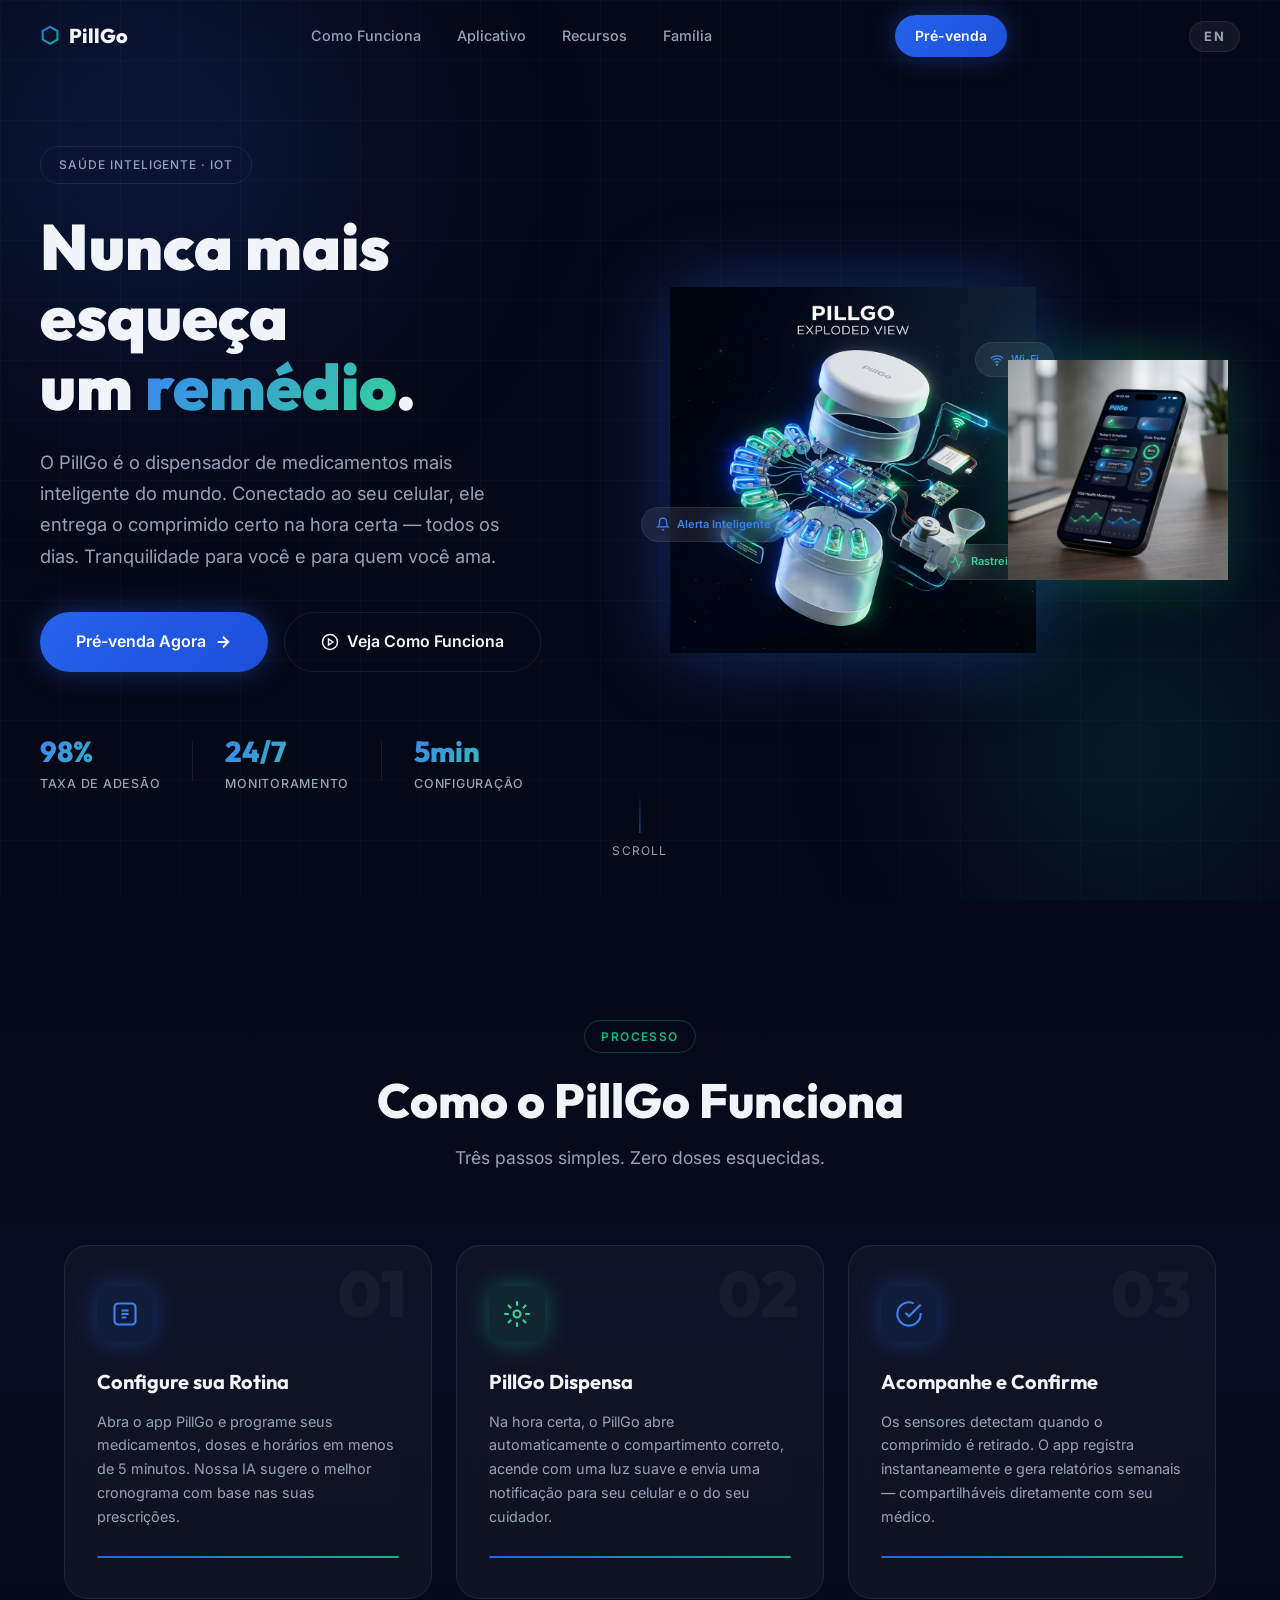
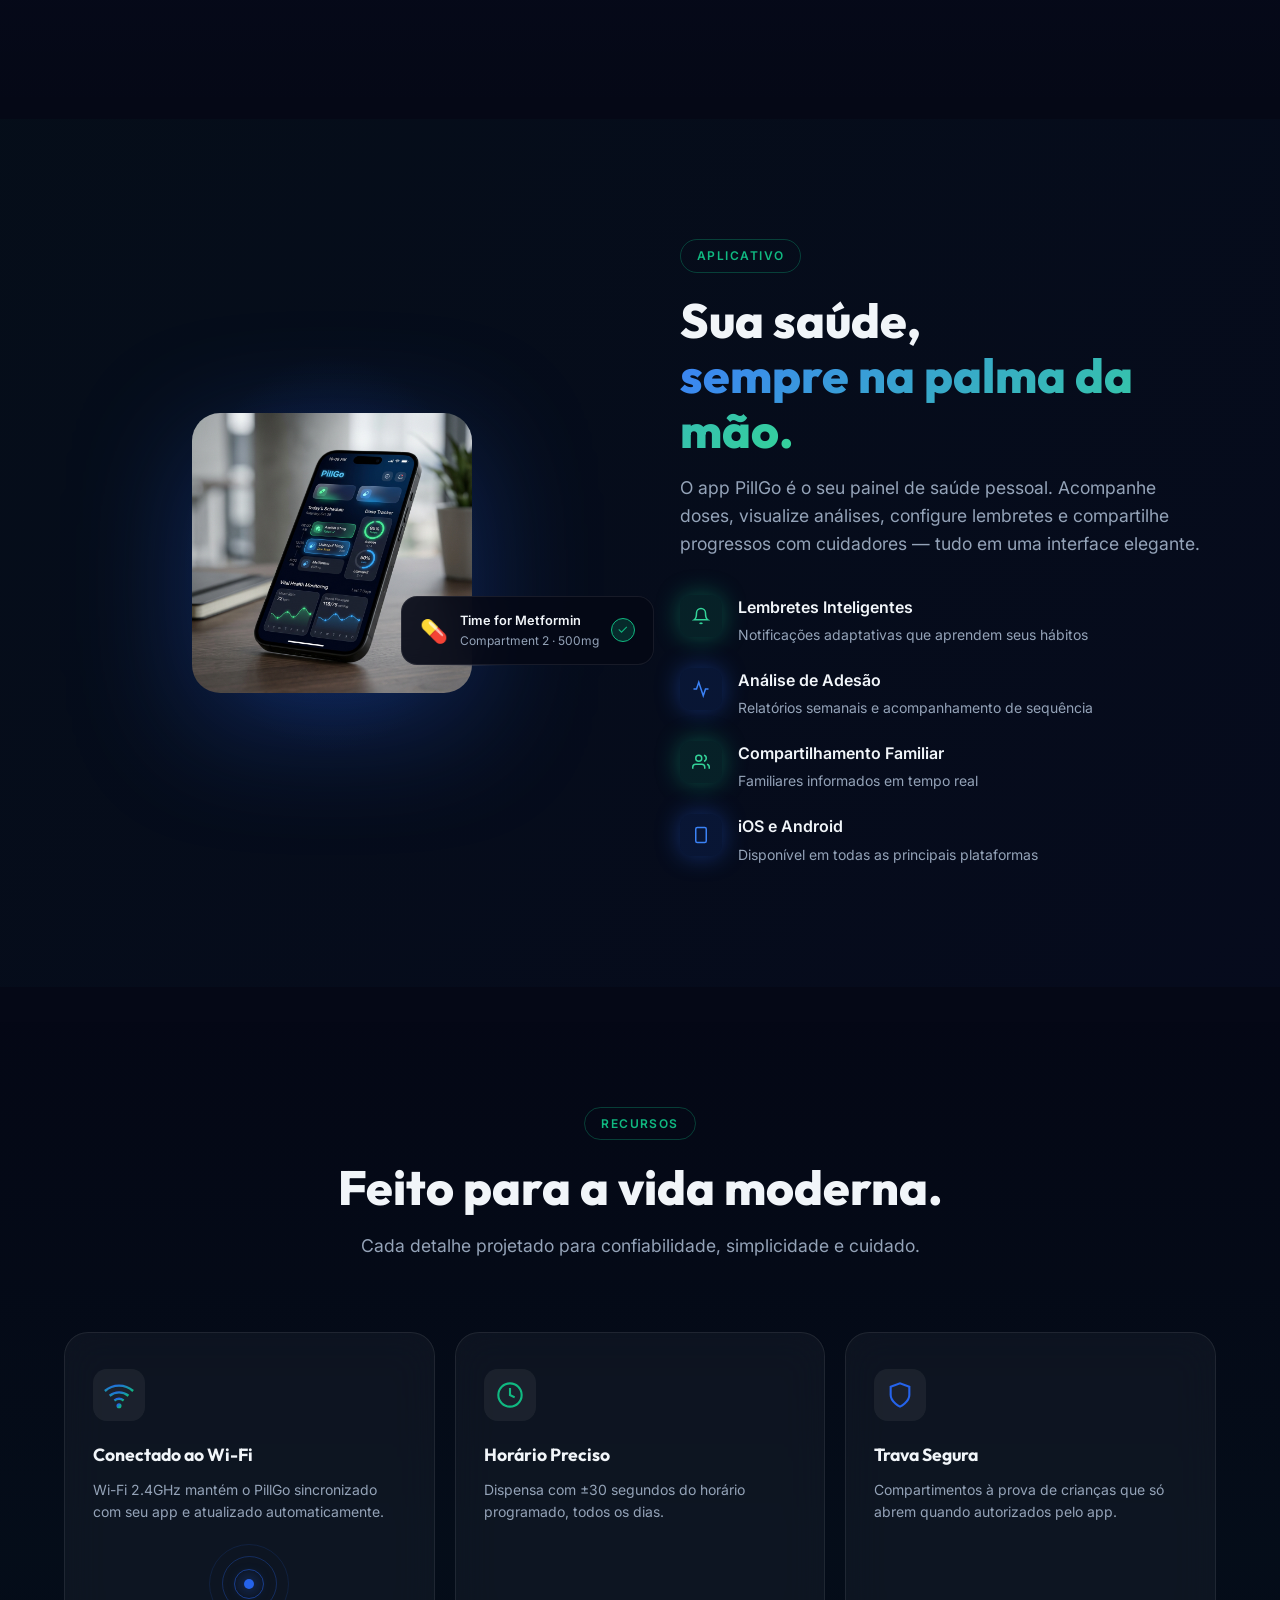
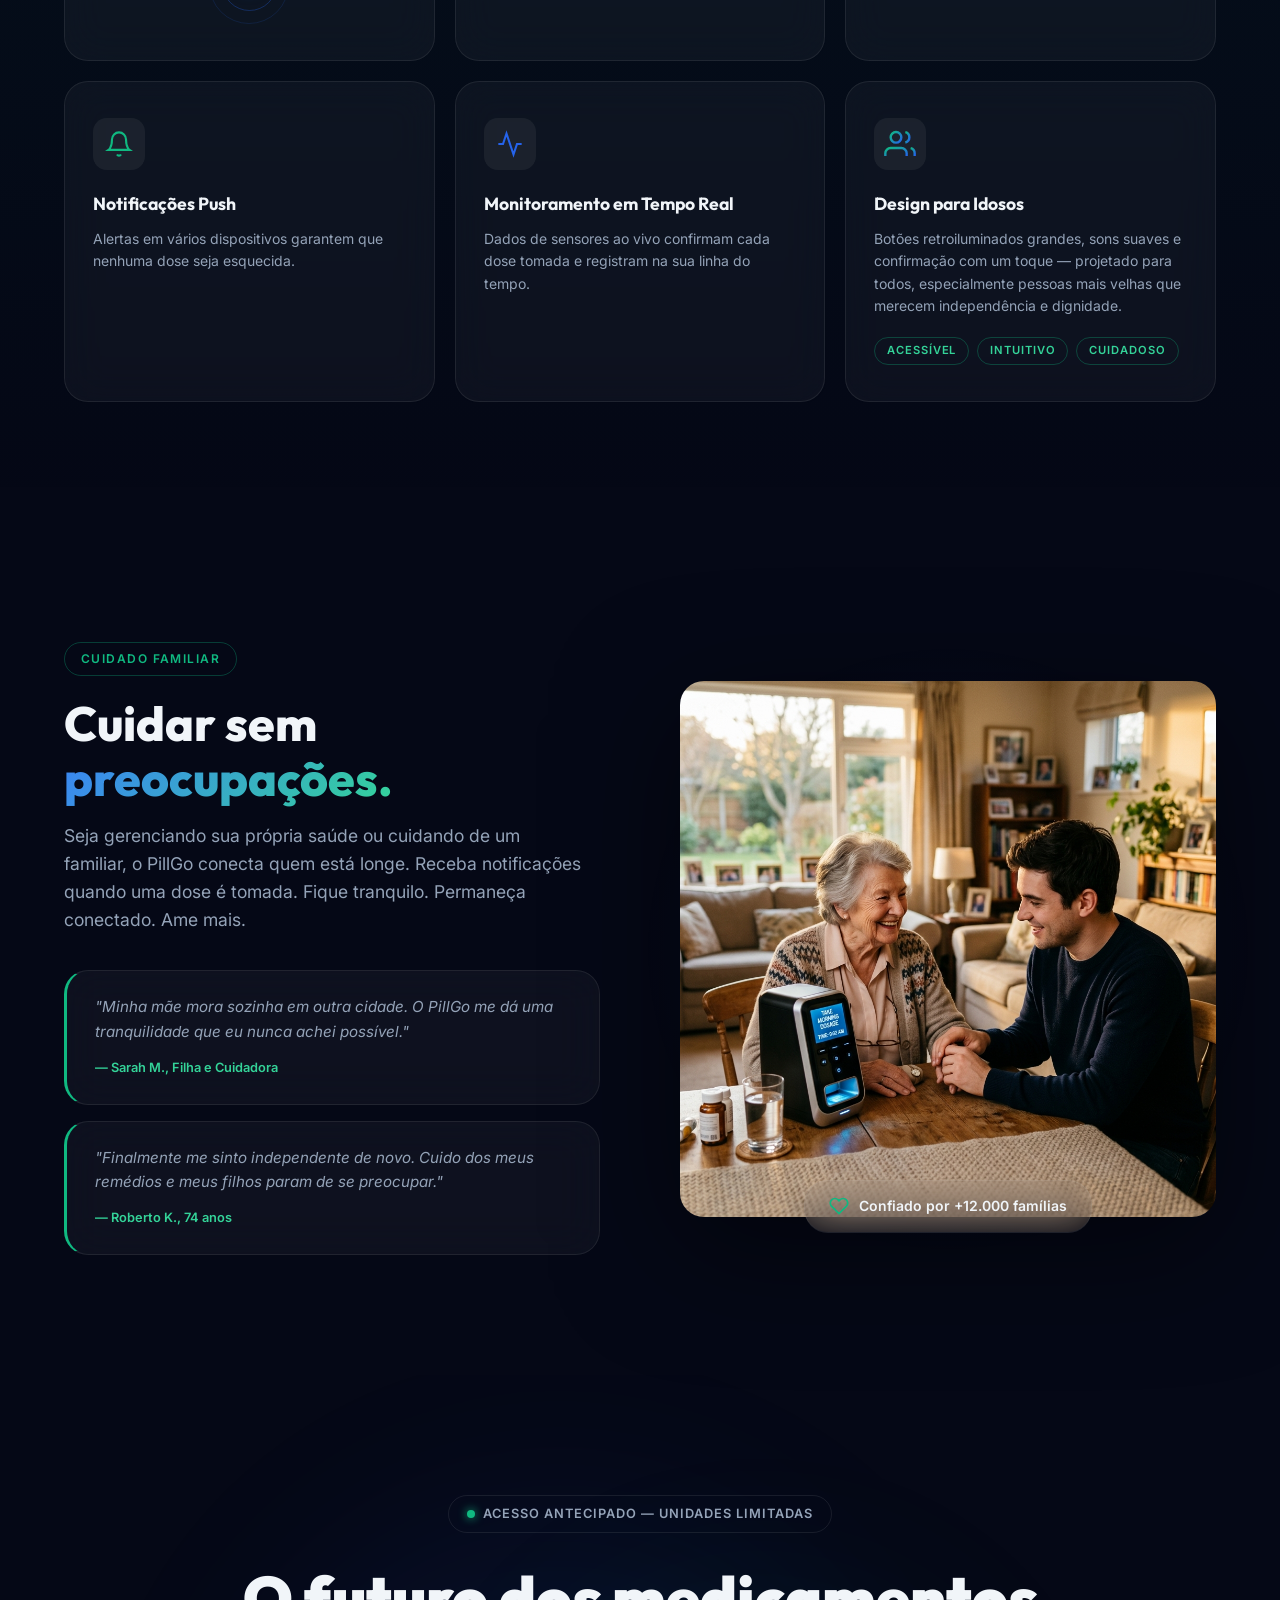
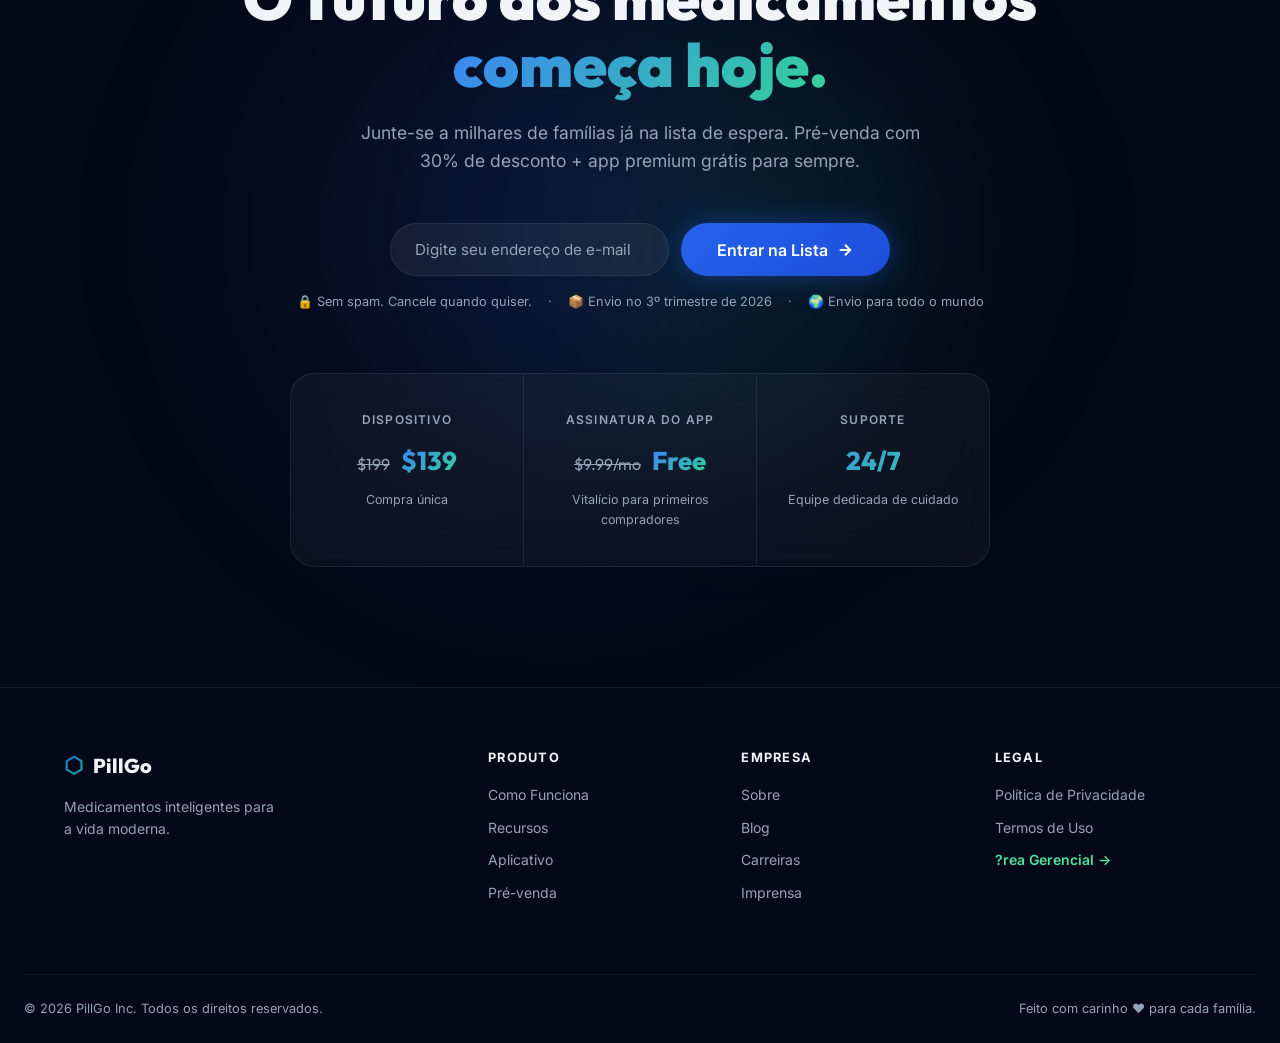
==== commit 2a7d62bb: "feat(pages): add privacy policy, terms of use and admin portal link" ====
--- a/index.html
+++ b/index.html
@@ -1,404 +1,404 @@
-<!DOCTYPE html>
-<html lang="en">
-<head>
-  <meta charset="UTF-8" />
-  <meta name="viewport" content="width=device-width, initial-scale=1.0" />
-  <title>PillGo — Never Forget a Medicine Again</title>
-  <meta name="description" content="PillGo is the smart IoT medicine dispenser that connects to your phone. Automated reminders, real-time tracking, and peace of mind for the whole family." />
-  <link rel="preconnect" href="https://fonts.googleapis.com" />
-  <link rel="preconnect" href="https://fonts.gstatic.com" crossorigin />
-  <link href="https://fonts.googleapis.com/css2?family=Inter:wght@300;400;500;600;700;800;900&family=Outfit:wght@300;400;600;700;800;900&display=swap" rel="stylesheet" />
-  <link rel="stylesheet" href="style.css" />
-</head>
-<body>
-
-  <!-- NAV -->
-  <nav class="nav" id="nav">
-    <div class="nav-inner">
-      <a href="#" class="logo" id="logo-link">
-        <span class="logo-icon">⬡</span>
-        <span class="logo-text">PillGo</span>
-      </a>
-      <ul class="nav-links" id="nav-links">
-        <li><a href="#how-it-works" data-i18n="nav-how">Como Funciona</a></li>
-        <li><a href="#app" data-i18n="nav-app">Aplicativo</a></li>
-        <li><a href="#features" data-i18n="nav-features">Recursos</a></li>
-        <li><a href="#family" data-i18n="nav-family">Família</a></li>
-      </ul>
-      <a href="#cta" class="btn btn-sm btn-primary" id="nav-cta" data-i18n="nav-cta">Pré-venda</a>
-      <button id="lang-toggle" class="btn btn-sm lang-btn" onclick="toggleLang()">EN</button>
-      <button class="hamburger" id="hamburger" aria-label="Open menu">
-        <span></span><span></span><span></span>
-      </button>
-    </div>
-  </nav>
-
-  <!-- HERO -->
-  <section class="hero" id="hero">
-    <div class="hero-bg">
-      <div class="glow glow-blue"></div>
-      <div class="glow glow-green"></div>
-      <div class="grid-overlay"></div>
-    </div>
-    <div class="hero-content">
-      <div class="hero-text">
-        <div class="badge" id="hero-badge" data-i18n="hero-badge">
-          <span class="badge-dot"></span>
-          Saúde Inteligente · IoT
-        </div>
-        <h1 class="hero-headline" id="hero-headline" data-i18n="hero-headline">
-          Nunca mais esqueça um<br /><span class="gradient-text">remédio.</span>
-        </h1>
-        <p class="hero-sub" id="hero-sub" data-i18n="hero-sub">
-          O PillGo é o dispensador de medicamentos mais inteligente do mundo. Conectado ao seu celular, ele entrega o comprimido certo na hora certa — todos os dias. Tranquilidade para você e quem você ama.
-        </p>
-        <div class="hero-actions" id="hero-actions">
-          <a href="#cta" class="btn btn-primary btn-lg" id="btn-preorder">
-            <span data-i18n="btn-preorder">Pré-venda Agora</span>
-            <svg width="18" height="18" viewBox="0 0 24 24" fill="none" stroke="currentColor" stroke-width="2.5"><path d="M5 12h14M12 5l7 7-7 7"/></svg>
-          </a>
-          <a href="#how-it-works" class="btn btn-ghost btn-lg" id="btn-learn">
-            <svg width="18" height="18" viewBox="0 0 24 24" fill="none" stroke="currentColor" stroke-width="2"><circle cx="12" cy="12" r="10"/><polygon points="10,8 16,12 10,16"/></svg>
-            <span data-i18n="btn-learn">Veja Como Funciona</span>
-          </a>
-        </div>
-        <div class="hero-stats" id="hero-stats">
-          <div class="stat">
-            <span class="stat-num">98%</span>
-            <span class="stat-label" data-i18n="stat-1-label">Taxa de Adesão</span>
-          </div>
-          <div class="stat-divider"></div>
-          <div class="stat">
-            <span class="stat-num">24/7</span>
-            <span class="stat-label" data-i18n="stat-2-label">Monitoramento</span>
-          </div>
-          <div class="stat-divider"></div>
-          <div class="stat">
-            <span class="stat-num">5min</span>
-            <span class="stat-label" data-i18n="stat-3-label">Configuração</span>
-          </div>
-        </div>
-      </div>
-      <div class="hero-visuals" id="hero-visuals">
-        <div class="device-wrap">
-          <div class="device-glow-ring"></div>
-          <img src="assets/pillgo_device.png" alt="PillGo smart dispenser — exploded 3D view showing internal components" class="device-img" id="device-img" />
-          <div class="floating-chip chip-wifi" id="chip-wifi">
-            <svg width="14" height="14" viewBox="0 0 24 24" fill="none" stroke="currentColor" stroke-width="2"><path d="M5 12.55a11 11 0 0 1 14.08 0"/><path d="M1.42 9a16 16 0 0 1 21.16 0"/><path d="M8.53 16.11a6 6 0 0 1 6.95 0"/><circle cx="12" cy="20" r="1"/></svg>
-            <span data-i18n="chip-wifi">Wi-Fi</span>
-          </div>
-          <div class="floating-chip chip-track" id="chip-track">
-            <svg width="14" height="14" viewBox="0 0 24 24" fill="none" stroke="currentColor" stroke-width="2"><polyline points="22 12 18 12 15 21 9 3 6 12 2 12"/></svg>
-            <span data-i18n="chip-track">Rastreio ao Vivo</span>
-          </div>
-          <div class="floating-chip chip-notify" id="chip-notify">
-            <svg width="14" height="14" viewBox="0 0 24 24" fill="none" stroke="currentColor" stroke-width="2"><path d="M18 8A6 6 0 0 0 6 8c0 7-3 9-3 9h18s-3-2-3-9"/><path d="M13.73 21a2 2 0 0 1-3.46 0"/></svg>
-            <span data-i18n="chip-notify">Alerta Inteligente</span>
-          </div>
-        </div>
-        <div class="phone-wrap">
-          <div class="phone-glow"></div>
-          <img src="assets/pillgo_app.png" alt="PillGo mobile app dashboard showing medication schedule and tracking" class="phone-img" id="phone-img" />
-        </div>
-      </div>
-    </div>
-    <div class="scroll-hint" id="scroll-hint">
-      <div class="scroll-line"></div>
-      <span>Scroll</span>
-    </div>
-  </section>
-
-  <!-- HOW IT WORKS -->
-  <section class="section how-works" id="how-it-works">
-    <div class="container">
-      <div class="section-header">
-        <span class="section-tag" data-i18n="section-tag-hiw">Processo</span>
-        <h2 class="section-title" data-i18n="section-title-hiw">Como o PillGo Funciona</h2>
-        <p class="section-sub" data-i18n="section-sub-hiw">Três passos simples. Zero doses esquecidas.</p>
-      </div>
-      <div class="steps-grid" id="steps-grid">
-        <div class="step-card glass-card" id="step-1">
-          <div class="step-num">01</div>
-          <div class="step-icon-wrap blue-glow-sm">
-            <svg width="28" height="28" viewBox="0 0 24 24" fill="none" stroke="currentColor" stroke-width="1.8"><rect x="3" y="3" width="18" height="18" rx="3"/><path d="M9 9h6M9 12h6M9 15h4"/></svg>
-          </div>
-          <h3 class="step-title" data-i18n="step1-title">Configure sua Rotina</h3>
-          <p class="step-desc" data-i18n="step1-desc">Abra o app PillGo e programe seus medicamentos, doses e horários em menos de 5 minutos. Nossa IA sugere o melhor cronograma com base nas suas prescrições.</p>
-          <div class="step-bar"><div class="step-bar-fill" style="--delay:0s"></div></div>
-        </div>
-        <div class="step-card glass-card" id="step-2">
-          <div class="step-num">02</div>
-          <div class="step-icon-wrap green-glow-sm">
-            <svg width="28" height="28" viewBox="0 0 24 24" fill="none" stroke="currentColor" stroke-width="1.8"><circle cx="12" cy="12" r="3"/><path d="M12 1v4M12 19v4M4.22 4.22l2.83 2.83M16.95 16.95l2.83 2.83M1 12h4M19 12h4M4.22 19.78l2.83-2.83M16.95 7.05l2.83-2.83"/></svg>
-          </div>
-          <h3 class="step-title" data-i18n="step2-title">PillGo Dispensa</h3>
-          <p class="step-desc" data-i18n="step2-desc">Na hora certa, o PillGo abre automaticamente o compartimento correto, acende com uma luz suave e envia uma notificação para seu celular e o do seu cuidador.</p>
-          <div class="step-bar"><div class="step-bar-fill" style="--delay:0.4s"></div></div>
-        </div>
-        <div class="step-card glass-card" id="step-3">
-          <div class="step-num">03</div>
-          <div class="step-icon-wrap blue-glow-sm">
-            <svg width="28" height="28" viewBox="0 0 24 24" fill="none" stroke="currentColor" stroke-width="1.8"><path d="M22 11.08V12a10 10 0 1 1-5.93-9.14"/><polyline points="22 4 12 14.01 9 11.01"/></svg>
-          </div>
-          <h3 class="step-title" data-i18n="step3-title">Acompanhe e Confirme</h3>
-          <p class="step-desc" data-i18n="step3-desc">Os sensores detectam quando o comprimido é retirado. O app registra instantaneamente e gera relatórios semanais de adesão — compartilháveis diretamente com seu médico.</p>
-          <div class="step-bar"><div class="step-bar-fill" style="--delay:0.8s"></div></div>
-        </div>
-      </div>
-    </div>
-  </section>
-
-  <!-- APP SHOWCASE -->
-  <section class="section app-showcase" id="app">
-    <div class="container app-inner">
-      <div class="app-phone-display">
-        <div class="app-glow-behind"></div>
-        <img src="assets/pillgo_app.png" alt="PillGo app on smartphone" class="app-phone-img" id="app-phone-img" />
-        <div class="app-notification" id="app-notif">
-          <div class="notif-icon">💊</div>
-          <div>
-            <div class="notif-title">Time for Metformin</div>
-            <div class="notif-sub">Compartment 2 · 500mg</div>
-          </div>
-          <div class="notif-check">✓</div>
-        </div>
-      </div>
-      <div class="app-text">
-        <span class="section-tag" data-i18n="section-tag-app">Aplicativo</span>
-        <h2 class="section-title" data-i18n="section-title-app">Sua saúde,<br /><span class="gradient-text">sempre na palma da mão.</span></h2>
-        <p class="section-sub left" data-i18n="section-sub-app">O app PillGo é o seu painel de saúde pessoal. Acompanhe doses, visualize análises, configure lembretes e compartilhe progressos com cuidadores — tudo em uma interface elegante.</p>
-        <ul class="app-features-list" id="app-features-list">
-          <li class="app-feature" id="af-1">
-            <div class="af-icon green-glow-sm">
-              <svg width="18" height="18" viewBox="0 0 24 24" fill="none" stroke="currentColor" stroke-width="2"><path d="M18 8A6 6 0 0 0 6 8c0 7-3 9-3 9h18s-3-2-3-9"/><path d="M13.73 21a2 2 0 0 1-3.46 0"/></svg>
-            </div>
-            <div>
-              <strong data-i18n="af1-strong">Lembretes Inteligentes</strong>
-              <span data-i18n="af1-span">Notificações adaptativas que aprendem seus hábitos</span>
-            </div>
-          </li>
-          <li class="app-feature" id="af-2">
-            <div class="af-icon blue-glow-sm">
-              <svg width="18" height="18" viewBox="0 0 24 24" fill="none" stroke="currentColor" stroke-width="2"><polyline points="22 12 18 12 15 21 9 3 6 12 2 12"/></svg>
-            </div>
-            <div>
-              <strong data-i18n="af2-strong">Análise de Adesão</strong>
-              <span data-i18n="af2-span">Relatórios semanais e acompanhamento de sequência</span>
-            </div>
-          </li>
-          <li class="app-feature" id="af-3">
-            <div class="af-icon green-glow-sm">
-              <svg width="18" height="18" viewBox="0 0 24 24" fill="none" stroke="currentColor" stroke-width="2"><path d="M17 21v-2a4 4 0 0 0-4-4H5a4 4 0 0 0-4 4v2"/><circle cx="9" cy="7" r="4"/><path d="M23 21v-2a4 4 0 0 0-3-3.87"/><path d="M16 3.13a4 4 0 0 1 0 7.75"/></svg>
-            </div>
-            <div>
-              <strong data-i18n="af3-strong">Compartilhamento Familiar</strong>
-              <span data-i18n="af3-span">Familiares informados em tempo real</span>
-            </div>
-          </li>
-          <li class="app-feature" id="af-4">
-            <div class="af-icon blue-glow-sm">
-              <svg width="18" height="18" viewBox="0 0 24 24" fill="none" stroke="currentColor" stroke-width="2"><rect x="5" y="2" width="14" height="20" rx="2"/><line x1="12" y1="18" x2="12.01" y2="18"/></svg>
-            </div>
-            <div>
-              <strong data-i18n="af4-strong">iOS e Android</strong>
-              <span data-i18n="af4-span">Disponível em todas as plataformas</span>
-            </div>
-          </li>
-        </ul>
-      </div>
-    </div>
-  </section>
-
-  <!-- FEATURES GRID -->
-  <section class="section features" id="features">
-    <div class="container">
-      <div class="section-header">
-        <span class="section-tag" data-i18n="section-tag-feat">Recursos</span>
-        <h2 class="section-title" data-i18n="section-title-feat">Feito para a vida moderna.</h2>
-        <p class="section-sub" data-i18n="section-sub-feat">Cada detalhe projetado para confiabilidade, simplicidade e cuidado.</p>
-      </div>
-      <div class="features-grid" id="features-grid">
-        <div class="feat-card glass-card feat-large" id="feat-1">
-          <div class="feat-icon-wrap">
-            <svg width="32" height="32" viewBox="0 0 24 24" fill="none" stroke="url(#g1)" stroke-width="1.8">
-              <defs><linearGradient id="g1" x1="0" y1="0" x2="1" y2="1"><stop offset="0%" stop-color="#2563EB"/><stop offset="100%" stop-color="#10B981"/></linearGradient></defs>
-              <path d="M5 12.55a11 11 0 0 1 14.08 0"/><path d="M1.42 9a16 16 0 0 1 21.16 0"/><path d="M8.53 16.11a6 6 0 0 1 6.95 0"/><circle cx="12" cy="20" r="1"/>
-            </svg>
-          </div>
-          <h3 data-i18n="feat1-title">Conectado ao Wi-Fi</h3>
-          <p data-i18n="feat1-desc">Wi-Fi 2.4GHz mantém o PillGo sincronizado com seu app e atualizado automaticamente.</p>
-          <div class="feat-visual wifi-visual">
-            <div class="wifi-ring r1"></div>
-            <div class="wifi-ring r2"></div>
-            <div class="wifi-ring r3"></div>
-            <div class="wifi-dot"></div>
-          </div>
-        </div>
-        <div class="feat-card glass-card" id="feat-2">
-          <div class="feat-icon-wrap">
-            <svg width="28" height="28" viewBox="0 0 24 24" fill="none" stroke="#10B981" stroke-width="1.8"><circle cx="12" cy="12" r="10"/><polyline points="12 6 12 12 16 14"/></svg>
-          </div>
-          <h3 data-i18n="feat2-title">Horário Preciso</h3>
-          <p data-i18n="feat2-desc">Dispensa com ±30 segundos do horário programado, todos os dias.</p>
-        </div>
-        <div class="feat-card glass-card" id="feat-3">
-          <div class="feat-icon-wrap">
-            <svg width="28" height="28" viewBox="0 0 24 24" fill="none" stroke="#2563EB" stroke-width="1.8"><path d="M12 22s8-4 8-10V5l-8-3-8 3v7c0 6 8 10 8 10z"/></svg>
-          </div>
-          <h3 data-i18n="feat3-title">Trava Segura</h3>
-          <p data-i18n="feat3-desc">Compartimentos à prova de crianças que só abrem quando autorizados pelo app.</p>
-        </div>
-        <div class="feat-card glass-card" id="feat-4">
-          <div class="feat-icon-wrap">
-            <svg width="28" height="28" viewBox="0 0 24 24" fill="none" stroke="#10B981" stroke-width="1.8"><path d="M18 8A6 6 0 0 0 6 8c0 7-3 9-3 9h18s-3-2-3-9"/><path d="M13.73 21a2 2 0 0 1-3.46 0"/></svg>
-          </div>
-          <h3 data-i18n="feat4-title">Notificações Push</h3>
-          <p data-i18n="feat4-desc">Alertas em vários dispositivos garantem que nenhuma dose seja esquecida, mesmo longe de casa.</p>
-        </div>
-        <div class="feat-card glass-card" id="feat-5">
-          <div class="feat-icon-wrap">
-            <svg width="28" height="28" viewBox="0 0 24 24" fill="none" stroke="#2563EB" stroke-width="1.8"><polyline points="22 12 18 12 15 21 9 3 6 12 2 12"/></svg>
-          </div>
-          <h3 data-i18n="feat5-title">Monitoramento em Tempo Real</h3>
-          <p data-i18n="feat5-desc">Dados de sensores ao vivo confirmam cada dose tomada e registram na sua linha do tempo de saúde.</p>
-        </div>
-        <div class="feat-card glass-card feat-large" id="feat-6">
-          <div class="feat-icon-wrap">
-            <svg width="32" height="32" viewBox="0 0 24 24" fill="none" stroke="url(#g2)" stroke-width="1.8">
-              <defs><linearGradient id="g2" x1="0" y1="0" x2="1" y2="1"><stop offset="0%" stop-color="#10B981"/><stop offset="100%" stop-color="#2563EB"/></linearGradient></defs>
-              <path d="M17 21v-2a4 4 0 0 0-4-4H5a4 4 0 0 0-4 4v2"/><circle cx="9" cy="7" r="4"/><path d="M23 21v-2a4 4 0 0 0-3-3.87"/><path d="M16 3.13a4 4 0 0 1 0 7.75"/>
-            </svg>
-          </div>
-          <h3 data-i18n="feat6-title">Design para Idosos</h3>
-          <p data-i18n="feat6-desc">Botões retroiluminados grandes, sons suaves e confirmação com um toque — projetado para todos, especialmente pessoas mais velhas que merecem independência e dignidade.</p>
-          <div class="feat-badge-row">
-            <span class="feat-badge" data-i18n="feat-badge1">Acessível</span>
-            <span class="feat-badge" data-i18n="feat-badge2">Intuitivo</span>
-            <span class="feat-badge" data-i18n="feat-badge3">Cuidadoso</span>
-          </div>
-        </div>
-      </div>
-    </div>
-  </section>
-
-  <!-- FAMILY SECTION -->
-  <section class="section family" id="family">
-    <div class="container family-inner">
-      <div class="family-text">
-        <span class="section-tag" data-i18n="section-tag-fam">Cuidado Familiar</span>
-        <h2 class="section-title" data-i18n="section-title-fam">Cuidar sem<br /><span class="gradient-text">preocupações.</span></h2>
-        <p class="section-sub left" data-i18n="section-sub-fam">Seja gerenciando sua própria saúde ou cuidando de um familiar, o PillGo conecta quem está longe. Receba notificações quando uma dose é tomada. Fique tranquilo. Permaneça conectado. Ame mais.</p>
-        <div class="family-quotes">
-          <blockquote class="quote-card glass-card" id="quote-1">
-            <p>"Minha mãe mora sozinha em outra cidade. O PillGo me dá uma tranquilidade que eu nunca achei possível."</p>
-            <cite>— Sarah M., Filha e Cuidadora</cite>
-          </blockquote>
-          <blockquote class="quote-card glass-card" id="quote-2">
-            <p>"Finalmente me sinto independente de novo. Cuido dos meus remédios e meus filhos param de se preocupar."</p>
-            <cite>— Roberto K., 74 anos</cite>
-          </blockquote>
-        </div>
-      </div>
-      <div class="family-image-wrap">
-        <div class="family-glow"></div>
-        <img src="assets/pillgo_family.png" alt="Grandmother and grandchild using PillGo together" class="family-img" id="family-img" />
-        <div class="family-badge glass-card" id="family-badge">
-          <svg width="20" height="20" viewBox="0 0 24 24" fill="none" stroke="#10B981" stroke-width="2"><path d="M20.84 4.61a5.5 5.5 0 0 0-7.78 0L12 5.67l-1.06-1.06a5.5 5.5 0 0 0-7.78 7.78l1.06 1.06L12 21.23l7.78-7.78 1.06-1.06a5.5 5.5 0 0 0 0-7.78z"/></svg>
-          <span>Confiado por +12.000 famílias</span>
-        </div>
-      </div>
-    </div>
-  </section>
-
-  <!-- FINAL CTA -->
-  <section class="section cta-section" id="cta">
-    <div class="cta-bg">
-      <div class="glow glow-blue glow-center"></div>
-      <div class="glow glow-green glow-center-g"></div>
-    </div>
-    <div class="container cta-inner">
-      <div class="cta-badge" data-i18n="cta-badge">
-        <span class="badge-dot pulse-green"></span>
-        Acesso Antecipado — Unidades Limitadas
-      </div>
-      <h2 class="cta-title" data-i18n="cta-title">O futuro dos medicamentos<br /><span class="gradient-text">começa hoje.</span></h2>
-      <p class="cta-sub" data-i18n="cta-sub">Junte-se a milhares de famílias já na lista de espera. Pré-venda com 30% de desconto + app premium grátis para sempre.</p>
-      <div class="cta-form" id="cta-form">
-        <input type="email" id="email-input" data-i18n="cta-email-placeholder" placeholder="Digite seu endereço de e-mail" class="cta-email-input" />
-        <button type="button" class="btn btn-primary btn-lg" id="btn-waitlist" onclick="handleWaitlist()">
-          <span data-i18n="btn-waitlist">Entrar na Lista</span>
-          <svg width="18" height="18" viewBox="0 0 24 24" fill="none" stroke="currentColor" stroke-width="2.5"><path d="M5 12h14M12 5l7 7-7 7"/></svg>
-        </button>
-      </div>
-      <p id="cta-success" class="cta-success hidden">🎉 Você está na lista! Em breve entraremos em contato.</p>
-      <div class="cta-trust">
-        <span data-i18n="cta-trust-1">🔒 Sem spam. Cancele quando quiser.</span>
-        <span>·</span>
-        <span data-i18n="cta-trust-2">📦 Envio no 3º trimestre de 2026</span>
-        <span>·</span>
-        <span data-i18n="cta-trust-3">🌍 Envio para todo o mundo</span>
-      </div>
-      <div class="cta-pricing glass-card" id="cta-pricing">
-        <div class="price-col">
-          <div class="price-label" data-i18n="price-label-1">Dispositivo</div>
-          <div class="price-value"><s class="price-old">$199</s> <span class="price-new">$139</span></div>
-          <div class="price-note" data-i18n="price-note-1">Compra única</div>
-        </div>
-        <div class="price-divider"></div>
-        <div class="price-col">
-          <div class="price-label" data-i18n="price-label-2">Assinatura do App</div>
-          <div class="price-value"><s class="price-old">$9.99/mo</s> <span class="price-new green-text">Free</span></div>
-          <div class="price-note" data-i18n="price-note-2">Vitalício para primeiros compradores</div>
-        </div>
-        <div class="price-divider"></div>
-        <div class="price-col">
-          <div class="price-label" data-i18n="price-label-3">Suporte</div>
-          <div class="price-value price-new">24/7</div>
-          <div class="price-note" data-i18n="price-note-3">Equipe dedicada de cuidado</div>
-        </div>
-      </div>
-    </div>
-  </section>
-
-  <!-- FOOTER -->
-  <footer class="footer" id="footer">
-    <div class="container footer-inner">
-      <div class="footer-brand">
-        <a href="#" class="logo">
-          <span class="logo-icon">⬡</span>
-          <span class="logo-text">PillGo</span>
-        </a>
-        <p data-i18n="footer-tagline">Medicamentos inteligentes para a vida moderna.</p>
-      </div>
-      <div class="footer-links">
-        <div class="footer-col">
-          <h4 data-i18n="footer-col1-title">Produto</h4>
-          <a href="#how-it-works" data-i18n="footer-col1-1">Como Funciona</a>
-          <a href="#features" data-i18n="footer-col1-2">Recursos</a>
-          <a href="#app" data-i18n="footer-col1-3">Aplicativo</a>
-          <a href="#cta" data-i18n="footer-col1-4">Pré-venda</a>
-        </div>
-        <div class="footer-col">
-          <h4 data-i18n="footer-col2-title">Empresa</h4>
-          <a href="#" data-i18n="footer-col2-1">Sobre</a>
-          <a href="#" data-i18n="footer-col2-2">Blog</a>
-          <a href="#" data-i18n="footer-col2-3">Carreiras</a>
-          <a href="#" data-i18n="footer-col2-4">Imprensa</a>
-        </div>
-        <div class="footer-col">
-          <h4 data-i18n="footer-col3-title">Legal</h4>
-          <a href="#" data-i18n="footer-col3-1">Política de Privacidade</a>
-          <a href="#" data-i18n="footer-col3-2">Termos de Uso</a>
-          <a href="#" data-i18n="footer-col3-3">Disclosure ANVISA</a>
-        </div>
-      </div>
-    </div>
-    <div class="footer-bottom">
-      <span data-i18n="footer-copy">© 2026 PillGo Inc. Todos os direitos reservados.</span>
-      <span data-i18n="footer-made">Feito com carinho ❤️ para cada família.</span>
-    </div>
-  </footer>
-
-  <script src="main.js"></script>
-</body>
-</html>
+<!DOCTYPE html>
+<html lang="en">
+<head>
+  <meta charset="UTF-8" />
+  <meta name="viewport" content="width=device-width, initial-scale=1.0" />
+  <title>PillGo — Never Forget a Medicine Again</title>
+  <meta name="description" content="PillGo is the smart IoT medicine dispenser that connects to your phone. Automated reminders, real-time tracking, and peace of mind for the whole family." />
+  <link rel="preconnect" href="https://fonts.googleapis.com" />
+  <link rel="preconnect" href="https://fonts.gstatic.com" crossorigin />
+  <link href="https://fonts.googleapis.com/css2?family=Inter:wght@300;400;500;600;700;800;900&family=Outfit:wght@300;400;600;700;800;900&display=swap" rel="stylesheet" />
+  <link rel="stylesheet" href="style.css" />
+</head>
+<body>
+
+  <!-- NAV -->
+  <nav class="nav" id="nav">
+    <div class="nav-inner">
+      <a href="#" class="logo" id="logo-link">
+        <span class="logo-icon">⬡</span>
+        <span class="logo-text">PillGo</span>
+      </a>
+      <ul class="nav-links" id="nav-links">
+        <li><a href="#how-it-works" data-i18n="nav-how">Como Funciona</a></li>
+        <li><a href="#app" data-i18n="nav-app">Aplicativo</a></li>
+        <li><a href="#features" data-i18n="nav-features">Recursos</a></li>
+        <li><a href="#family" data-i18n="nav-family">Família</a></li>
+      </ul>
+      <a href="#cta" class="btn btn-sm btn-primary" id="nav-cta" data-i18n="nav-cta">Pré-venda</a>
+      <button id="lang-toggle" class="btn btn-sm lang-btn" onclick="toggleLang()">EN</button>
+      <button class="hamburger" id="hamburger" aria-label="Open menu">
+        <span></span><span></span><span></span>
+      </button>
+    </div>
+  </nav>
+
+  <!-- HERO -->
+  <section class="hero" id="hero">
+    <div class="hero-bg">
+      <div class="glow glow-blue"></div>
+      <div class="glow glow-green"></div>
+      <div class="grid-overlay"></div>
+    </div>
+    <div class="hero-content">
+      <div class="hero-text">
+        <div class="badge" id="hero-badge" data-i18n="hero-badge">
+          <span class="badge-dot"></span>
+          Saúde Inteligente · IoT
+        </div>
+        <h1 class="hero-headline" id="hero-headline" data-i18n="hero-headline">
+          Nunca mais esqueça um<br /><span class="gradient-text">remédio.</span>
+        </h1>
+        <p class="hero-sub" id="hero-sub" data-i18n="hero-sub">
+          O PillGo é o dispensador de medicamentos mais inteligente do mundo. Conectado ao seu celular, ele entrega o comprimido certo na hora certa — todos os dias. Tranquilidade para você e quem você ama.
+        </p>
+        <div class="hero-actions" id="hero-actions">
+          <a href="#cta" class="btn btn-primary btn-lg" id="btn-preorder">
+            <span data-i18n="btn-preorder">Pré-venda Agora</span>
+            <svg width="18" height="18" viewBox="0 0 24 24" fill="none" stroke="currentColor" stroke-width="2.5"><path d="M5 12h14M12 5l7 7-7 7"/></svg>
+          </a>
+          <a href="#how-it-works" class="btn btn-ghost btn-lg" id="btn-learn">
+            <svg width="18" height="18" viewBox="0 0 24 24" fill="none" stroke="currentColor" stroke-width="2"><circle cx="12" cy="12" r="10"/><polygon points="10,8 16,12 10,16"/></svg>
+            <span data-i18n="btn-learn">Veja Como Funciona</span>
+          </a>
+        </div>
+        <div class="hero-stats" id="hero-stats">
+          <div class="stat">
+            <span class="stat-num">98%</span>
+            <span class="stat-label" data-i18n="stat-1-label">Taxa de Adesão</span>
+          </div>
+          <div class="stat-divider"></div>
+          <div class="stat">
+            <span class="stat-num">24/7</span>
+            <span class="stat-label" data-i18n="stat-2-label">Monitoramento</span>
+          </div>
+          <div class="stat-divider"></div>
+          <div class="stat">
+            <span class="stat-num">5min</span>
+            <span class="stat-label" data-i18n="stat-3-label">Configuração</span>
+          </div>
+        </div>
+      </div>
+      <div class="hero-visuals" id="hero-visuals">
+        <div class="device-wrap">
+          <div class="device-glow-ring"></div>
+          <img src="assets/pillgo_device.png" alt="PillGo smart dispenser — exploded 3D view showing internal components" class="device-img" id="device-img" />
+          <div class="floating-chip chip-wifi" id="chip-wifi">
+            <svg width="14" height="14" viewBox="0 0 24 24" fill="none" stroke="currentColor" stroke-width="2"><path d="M5 12.55a11 11 0 0 1 14.08 0"/><path d="M1.42 9a16 16 0 0 1 21.16 0"/><path d="M8.53 16.11a6 6 0 0 1 6.95 0"/><circle cx="12" cy="20" r="1"/></svg>
+            <span data-i18n="chip-wifi">Wi-Fi</span>
+          </div>
+          <div class="floating-chip chip-track" id="chip-track">
+            <svg width="14" height="14" viewBox="0 0 24 24" fill="none" stroke="currentColor" stroke-width="2"><polyline points="22 12 18 12 15 21 9 3 6 12 2 12"/></svg>
+            <span data-i18n="chip-track">Rastreio ao Vivo</span>
+          </div>
+          <div class="floating-chip chip-notify" id="chip-notify">
+            <svg width="14" height="14" viewBox="0 0 24 24" fill="none" stroke="currentColor" stroke-width="2"><path d="M18 8A6 6 0 0 0 6 8c0 7-3 9-3 9h18s-3-2-3-9"/><path d="M13.73 21a2 2 0 0 1-3.46 0"/></svg>
+            <span data-i18n="chip-notify">Alerta Inteligente</span>
+          </div>
+        </div>
+        <div class="phone-wrap">
+          <div class="phone-glow"></div>
+          <img src="assets/pillgo_app.png" alt="PillGo mobile app dashboard showing medication schedule and tracking" class="phone-img" id="phone-img" />
+        </div>
+      </div>
+    </div>
+    <div class="scroll-hint" id="scroll-hint">
+      <div class="scroll-line"></div>
+      <span>Scroll</span>
+    </div>
+  </section>
+
+  <!-- HOW IT WORKS -->
+  <section class="section how-works" id="how-it-works">
+    <div class="container">
+      <div class="section-header">
+        <span class="section-tag" data-i18n="section-tag-hiw">Processo</span>
+        <h2 class="section-title" data-i18n="section-title-hiw">Como o PillGo Funciona</h2>
+        <p class="section-sub" data-i18n="section-sub-hiw">Três passos simples. Zero doses esquecidas.</p>
+      </div>
+      <div class="steps-grid" id="steps-grid">
+        <div class="step-card glass-card" id="step-1">
+          <div class="step-num">01</div>
+          <div class="step-icon-wrap blue-glow-sm">
+            <svg width="28" height="28" viewBox="0 0 24 24" fill="none" stroke="currentColor" stroke-width="1.8"><rect x="3" y="3" width="18" height="18" rx="3"/><path d="M9 9h6M9 12h6M9 15h4"/></svg>
+          </div>
+          <h3 class="step-title" data-i18n="step1-title">Configure sua Rotina</h3>
+          <p class="step-desc" data-i18n="step1-desc">Abra o app PillGo e programe seus medicamentos, doses e horários em menos de 5 minutos. Nossa IA sugere o melhor cronograma com base nas suas prescrições.</p>
+          <div class="step-bar"><div class="step-bar-fill" style="--delay:0s"></div></div>
+        </div>
+        <div class="step-card glass-card" id="step-2">
+          <div class="step-num">02</div>
+          <div class="step-icon-wrap green-glow-sm">
+            <svg width="28" height="28" viewBox="0 0 24 24" fill="none" stroke="currentColor" stroke-width="1.8"><circle cx="12" cy="12" r="3"/><path d="M12 1v4M12 19v4M4.22 4.22l2.83 2.83M16.95 16.95l2.83 2.83M1 12h4M19 12h4M4.22 19.78l2.83-2.83M16.95 7.05l2.83-2.83"/></svg>
+          </div>
+          <h3 class="step-title" data-i18n="step2-title">PillGo Dispensa</h3>
+          <p class="step-desc" data-i18n="step2-desc">Na hora certa, o PillGo abre automaticamente o compartimento correto, acende com uma luz suave e envia uma notificação para seu celular e o do seu cuidador.</p>
+          <div class="step-bar"><div class="step-bar-fill" style="--delay:0.4s"></div></div>
+        </div>
+        <div class="step-card glass-card" id="step-3">
+          <div class="step-num">03</div>
+          <div class="step-icon-wrap blue-glow-sm">
+            <svg width="28" height="28" viewBox="0 0 24 24" fill="none" stroke="currentColor" stroke-width="1.8"><path d="M22 11.08V12a10 10 0 1 1-5.93-9.14"/><polyline points="22 4 12 14.01 9 11.01"/></svg>
+          </div>
+          <h3 class="step-title" data-i18n="step3-title">Acompanhe e Confirme</h3>
+          <p class="step-desc" data-i18n="step3-desc">Os sensores detectam quando o comprimido é retirado. O app registra instantaneamente e gera relatórios semanais de adesão — compartilháveis diretamente com seu médico.</p>
+          <div class="step-bar"><div class="step-bar-fill" style="--delay:0.8s"></div></div>
+        </div>
+      </div>
+    </div>
+  </section>
+
+  <!-- APP SHOWCASE -->
+  <section class="section app-showcase" id="app">
+    <div class="container app-inner">
+      <div class="app-phone-display">
+        <div class="app-glow-behind"></div>
+        <img src="assets/pillgo_app.png" alt="PillGo app on smartphone" class="app-phone-img" id="app-phone-img" />
+        <div class="app-notification" id="app-notif">
+          <div class="notif-icon">💊</div>
+          <div>
+            <div class="notif-title">Time for Metformin</div>
+            <div class="notif-sub">Compartment 2 · 500mg</div>
+          </div>
+          <div class="notif-check">✓</div>
+        </div>
+      </div>
+      <div class="app-text">
+        <span class="section-tag" data-i18n="section-tag-app">Aplicativo</span>
+        <h2 class="section-title" data-i18n="section-title-app">Sua saúde,<br /><span class="gradient-text">sempre na palma da mão.</span></h2>
+        <p class="section-sub left" data-i18n="section-sub-app">O app PillGo é o seu painel de saúde pessoal. Acompanhe doses, visualize análises, configure lembretes e compartilhe progressos com cuidadores — tudo em uma interface elegante.</p>
+        <ul class="app-features-list" id="app-features-list">
+          <li class="app-feature" id="af-1">
+            <div class="af-icon green-glow-sm">
+              <svg width="18" height="18" viewBox="0 0 24 24" fill="none" stroke="currentColor" stroke-width="2"><path d="M18 8A6 6 0 0 0 6 8c0 7-3 9-3 9h18s-3-2-3-9"/><path d="M13.73 21a2 2 0 0 1-3.46 0"/></svg>
+            </div>
+            <div>
+              <strong data-i18n="af1-strong">Lembretes Inteligentes</strong>
+              <span data-i18n="af1-span">Notificações adaptativas que aprendem seus hábitos</span>
+            </div>
+          </li>
+          <li class="app-feature" id="af-2">
+            <div class="af-icon blue-glow-sm">
+              <svg width="18" height="18" viewBox="0 0 24 24" fill="none" stroke="currentColor" stroke-width="2"><polyline points="22 12 18 12 15 21 9 3 6 12 2 12"/></svg>
+            </div>
+            <div>
+              <strong data-i18n="af2-strong">Análise de Adesão</strong>
+              <span data-i18n="af2-span">Relatórios semanais e acompanhamento de sequência</span>
+            </div>
+          </li>
+          <li class="app-feature" id="af-3">
+            <div class="af-icon green-glow-sm">
+              <svg width="18" height="18" viewBox="0 0 24 24" fill="none" stroke="currentColor" stroke-width="2"><path d="M17 21v-2a4 4 0 0 0-4-4H5a4 4 0 0 0-4 4v2"/><circle cx="9" cy="7" r="4"/><path d="M23 21v-2a4 4 0 0 0-3-3.87"/><path d="M16 3.13a4 4 0 0 1 0 7.75"/></svg>
+            </div>
+            <div>
+              <strong data-i18n="af3-strong">Compartilhamento Familiar</strong>
+              <span data-i18n="af3-span">Familiares informados em tempo real</span>
+            </div>
+          </li>
+          <li class="app-feature" id="af-4">
+            <div class="af-icon blue-glow-sm">
+              <svg width="18" height="18" viewBox="0 0 24 24" fill="none" stroke="currentColor" stroke-width="2"><rect x="5" y="2" width="14" height="20" rx="2"/><line x1="12" y1="18" x2="12.01" y2="18"/></svg>
+            </div>
+            <div>
+              <strong data-i18n="af4-strong">iOS e Android</strong>
+              <span data-i18n="af4-span">Disponível em todas as plataformas</span>
+            </div>
+          </li>
+        </ul>
+      </div>
+    </div>
+  </section>
+
+  <!-- FEATURES GRID -->
+  <section class="section features" id="features">
+    <div class="container">
+      <div class="section-header">
+        <span class="section-tag" data-i18n="section-tag-feat">Recursos</span>
+        <h2 class="section-title" data-i18n="section-title-feat">Feito para a vida moderna.</h2>
+        <p class="section-sub" data-i18n="section-sub-feat">Cada detalhe projetado para confiabilidade, simplicidade e cuidado.</p>
+      </div>
+      <div class="features-grid" id="features-grid">
+        <div class="feat-card glass-card feat-large" id="feat-1">
+          <div class="feat-icon-wrap">
+            <svg width="32" height="32" viewBox="0 0 24 24" fill="none" stroke="url(#g1)" stroke-width="1.8">
+              <defs><linearGradient id="g1" x1="0" y1="0" x2="1" y2="1"><stop offset="0%" stop-color="#2563EB"/><stop offset="100%" stop-color="#10B981"/></linearGradient></defs>
+              <path d="M5 12.55a11 11 0 0 1 14.08 0"/><path d="M1.42 9a16 16 0 0 1 21.16 0"/><path d="M8.53 16.11a6 6 0 0 1 6.95 0"/><circle cx="12" cy="20" r="1"/>
+            </svg>
+          </div>
+          <h3 data-i18n="feat1-title">Conectado ao Wi-Fi</h3>
+          <p data-i18n="feat1-desc">Wi-Fi 2.4GHz mantém o PillGo sincronizado com seu app e atualizado automaticamente.</p>
+          <div class="feat-visual wifi-visual">
+            <div class="wifi-ring r1"></div>
+            <div class="wifi-ring r2"></div>
+            <div class="wifi-ring r3"></div>
+            <div class="wifi-dot"></div>
+          </div>
+        </div>
+        <div class="feat-card glass-card" id="feat-2">
+          <div class="feat-icon-wrap">
+            <svg width="28" height="28" viewBox="0 0 24 24" fill="none" stroke="#10B981" stroke-width="1.8"><circle cx="12" cy="12" r="10"/><polyline points="12 6 12 12 16 14"/></svg>
+          </div>
+          <h3 data-i18n="feat2-title">Horário Preciso</h3>
+          <p data-i18n="feat2-desc">Dispensa com ±30 segundos do horário programado, todos os dias.</p>
+        </div>
+        <div class="feat-card glass-card" id="feat-3">
+          <div class="feat-icon-wrap">
+            <svg width="28" height="28" viewBox="0 0 24 24" fill="none" stroke="#2563EB" stroke-width="1.8"><path d="M12 22s8-4 8-10V5l-8-3-8 3v7c0 6 8 10 8 10z"/></svg>
+          </div>
+          <h3 data-i18n="feat3-title">Trava Segura</h3>
+          <p data-i18n="feat3-desc">Compartimentos à prova de crianças que só abrem quando autorizados pelo app.</p>
+        </div>
+        <div class="feat-card glass-card" id="feat-4">
+          <div class="feat-icon-wrap">
+            <svg width="28" height="28" viewBox="0 0 24 24" fill="none" stroke="#10B981" stroke-width="1.8"><path d="M18 8A6 6 0 0 0 6 8c0 7-3 9-3 9h18s-3-2-3-9"/><path d="M13.73 21a2 2 0 0 1-3.46 0"/></svg>
+          </div>
+          <h3 data-i18n="feat4-title">Notificações Push</h3>
+          <p data-i18n="feat4-desc">Alertas em vários dispositivos garantem que nenhuma dose seja esquecida, mesmo longe de casa.</p>
+        </div>
+        <div class="feat-card glass-card" id="feat-5">
+          <div class="feat-icon-wrap">
+            <svg width="28" height="28" viewBox="0 0 24 24" fill="none" stroke="#2563EB" stroke-width="1.8"><polyline points="22 12 18 12 15 21 9 3 6 12 2 12"/></svg>
+          </div>
+          <h3 data-i18n="feat5-title">Monitoramento em Tempo Real</h3>
+          <p data-i18n="feat5-desc">Dados de sensores ao vivo confirmam cada dose tomada e registram na sua linha do tempo de saúde.</p>
+        </div>
+        <div class="feat-card glass-card feat-large" id="feat-6">
+          <div class="feat-icon-wrap">
+            <svg width="32" height="32" viewBox="0 0 24 24" fill="none" stroke="url(#g2)" stroke-width="1.8">
+              <defs><linearGradient id="g2" x1="0" y1="0" x2="1" y2="1"><stop offset="0%" stop-color="#10B981"/><stop offset="100%" stop-color="#2563EB"/></linearGradient></defs>
+              <path d="M17 21v-2a4 4 0 0 0-4-4H5a4 4 0 0 0-4 4v2"/><circle cx="9" cy="7" r="4"/><path d="M23 21v-2a4 4 0 0 0-3-3.87"/><path d="M16 3.13a4 4 0 0 1 0 7.75"/>
+            </svg>
+          </div>
+          <h3 data-i18n="feat6-title">Design para Idosos</h3>
+          <p data-i18n="feat6-desc">Botões retroiluminados grandes, sons suaves e confirmação com um toque — projetado para todos, especialmente pessoas mais velhas que merecem independência e dignidade.</p>
+          <div class="feat-badge-row">
+            <span class="feat-badge" data-i18n="feat-badge1">Acessível</span>
+            <span class="feat-badge" data-i18n="feat-badge2">Intuitivo</span>
+            <span class="feat-badge" data-i18n="feat-badge3">Cuidadoso</span>
+          </div>
+        </div>
+      </div>
+    </div>
+  </section>
+
+  <!-- FAMILY SECTION -->
+  <section class="section family" id="family">
+    <div class="container family-inner">
+      <div class="family-text">
+        <span class="section-tag" data-i18n="section-tag-fam">Cuidado Familiar</span>
+        <h2 class="section-title" data-i18n="section-title-fam">Cuidar sem<br /><span class="gradient-text">preocupações.</span></h2>
+        <p class="section-sub left" data-i18n="section-sub-fam">Seja gerenciando sua própria saúde ou cuidando de um familiar, o PillGo conecta quem está longe. Receba notificações quando uma dose é tomada. Fique tranquilo. Permaneça conectado. Ame mais.</p>
+        <div class="family-quotes">
+          <blockquote class="quote-card glass-card" id="quote-1">
+            <p>"Minha mãe mora sozinha em outra cidade. O PillGo me dá uma tranquilidade que eu nunca achei possível."</p>
+            <cite>— Sarah M., Filha e Cuidadora</cite>
+          </blockquote>
+          <blockquote class="quote-card glass-card" id="quote-2">
+            <p>"Finalmente me sinto independente de novo. Cuido dos meus remédios e meus filhos param de se preocupar."</p>
+            <cite>— Roberto K., 74 anos</cite>
+          </blockquote>
+        </div>
+      </div>
+      <div class="family-image-wrap">
+        <div class="family-glow"></div>
+        <img src="assets/pillgo_family.png" alt="Grandmother and grandchild using PillGo together" class="family-img" id="family-img" />
+        <div class="family-badge glass-card" id="family-badge">
+          <svg width="20" height="20" viewBox="0 0 24 24" fill="none" stroke="#10B981" stroke-width="2"><path d="M20.84 4.61a5.5 5.5 0 0 0-7.78 0L12 5.67l-1.06-1.06a5.5 5.5 0 0 0-7.78 7.78l1.06 1.06L12 21.23l7.78-7.78 1.06-1.06a5.5 5.5 0 0 0 0-7.78z"/></svg>
+          <span>Confiado por +12.000 famílias</span>
+        </div>
+      </div>
+    </div>
+  </section>
+
+  <!-- FINAL CTA -->
+  <section class="section cta-section" id="cta">
+    <div class="cta-bg">
+      <div class="glow glow-blue glow-center"></div>
+      <div class="glow glow-green glow-center-g"></div>
+    </div>
+    <div class="container cta-inner">
+      <div class="cta-badge" data-i18n="cta-badge">
+        <span class="badge-dot pulse-green"></span>
+        Acesso Antecipado — Unidades Limitadas
+      </div>
+      <h2 class="cta-title" data-i18n="cta-title">O futuro dos medicamentos<br /><span class="gradient-text">começa hoje.</span></h2>
+      <p class="cta-sub" data-i18n="cta-sub">Junte-se a milhares de famílias já na lista de espera. Pré-venda com 30% de desconto + app premium grátis para sempre.</p>
+      <div class="cta-form" id="cta-form">
+        <input type="email" id="email-input" data-i18n="cta-email-placeholder" placeholder="Digite seu endereço de e-mail" class="cta-email-input" />
+        <button type="button" class="btn btn-primary btn-lg" id="btn-waitlist" onclick="handleWaitlist()">
+          <span data-i18n="btn-waitlist">Entrar na Lista</span>
+          <svg width="18" height="18" viewBox="0 0 24 24" fill="none" stroke="currentColor" stroke-width="2.5"><path d="M5 12h14M12 5l7 7-7 7"/></svg>
+        </button>
+      </div>
+      <p id="cta-success" class="cta-success hidden">🎉 Você está na lista! Em breve entraremos em contato.</p>
+      <div class="cta-trust">
+        <span data-i18n="cta-trust-1">🔒 Sem spam. Cancele quando quiser.</span>
+        <span>·</span>
+        <span data-i18n="cta-trust-2">📦 Envio no 3º trimestre de 2026</span>
+        <span>·</span>
+        <span data-i18n="cta-trust-3">🌍 Envio para todo o mundo</span>
+      </div>
+      <div class="cta-pricing glass-card" id="cta-pricing">
+        <div class="price-col">
+          <div class="price-label" data-i18n="price-label-1">Dispositivo</div>
+          <div class="price-value"><s class="price-old">$199</s> <span class="price-new">$139</span></div>
+          <div class="price-note" data-i18n="price-note-1">Compra única</div>
+        </div>
+        <div class="price-divider"></div>
+        <div class="price-col">
+          <div class="price-label" data-i18n="price-label-2">Assinatura do App</div>
+          <div class="price-value"><s class="price-old">$9.99/mo</s> <span class="price-new green-text">Free</span></div>
+          <div class="price-note" data-i18n="price-note-2">Vitalício para primeiros compradores</div>
+        </div>
+        <div class="price-divider"></div>
+        <div class="price-col">
+          <div class="price-label" data-i18n="price-label-3">Suporte</div>
+          <div class="price-value price-new">24/7</div>
+          <div class="price-note" data-i18n="price-note-3">Equipe dedicada de cuidado</div>
+        </div>
+      </div>
+    </div>
+  </section>
+
+  <!-- FOOTER -->
+  <footer class="footer" id="footer">
+    <div class="container footer-inner">
+      <div class="footer-brand">
+        <a href="#" class="logo">
+          <span class="logo-icon">⬡</span>
+          <span class="logo-text">PillGo</span>
+        </a>
+        <p data-i18n="footer-tagline">Medicamentos inteligentes para a vida moderna.</p>
+      </div>
+      <div class="footer-links">
+        <div class="footer-col">
+          <h4 data-i18n="footer-col1-title">Produto</h4>
+          <a href="#how-it-works" data-i18n="footer-col1-1">Como Funciona</a>
+          <a href="#features" data-i18n="footer-col1-2">Recursos</a>
+          <a href="#app" data-i18n="footer-col1-3">Aplicativo</a>
+          <a href="#cta" data-i18n="footer-col1-4">Pré-venda</a>
+        </div>
+        <div class="footer-col">
+          <h4 data-i18n="footer-col2-title">Empresa</h4>
+          <a href="#" data-i18n="footer-col2-1">Sobre</a>
+          <a href="#" data-i18n="footer-col2-2">Blog</a>
+          <a href="#" data-i18n="footer-col2-3">Carreiras</a>
+          <a href="#" data-i18n="footer-col2-4">Imprensa</a>
+        </div>
+        <div class="footer-col">
+          <h4 data-i18n="footer-col3-title">Legal & Acesso</h4>
+          <a href="privacy.html" data-i18n="footer-col3-1">Pol?tica de Privacidade</a>
+          <a href="terms.html" data-i18n="footer-col3-2">Termos de Uso</a>
+          <a href="https://api.pillgo.com.br/admin" target="_blank" rel="noopener noreferrer" style="color: #4AE3A0; font-weight: 600;">?rea Gerencial &rarr;</a>
+        </div>
+      </div>
+    </div>
+    <div class="footer-bottom">
+      <span data-i18n="footer-copy">© 2026 PillGo Inc. Todos os direitos reservados.</span>
+      <span data-i18n="footer-made">Feito com carinho ❤️ para cada família.</span>
+    </div>
+  </footer>
+
+  <script src="main.js"></script>
+</body>
+</html>
